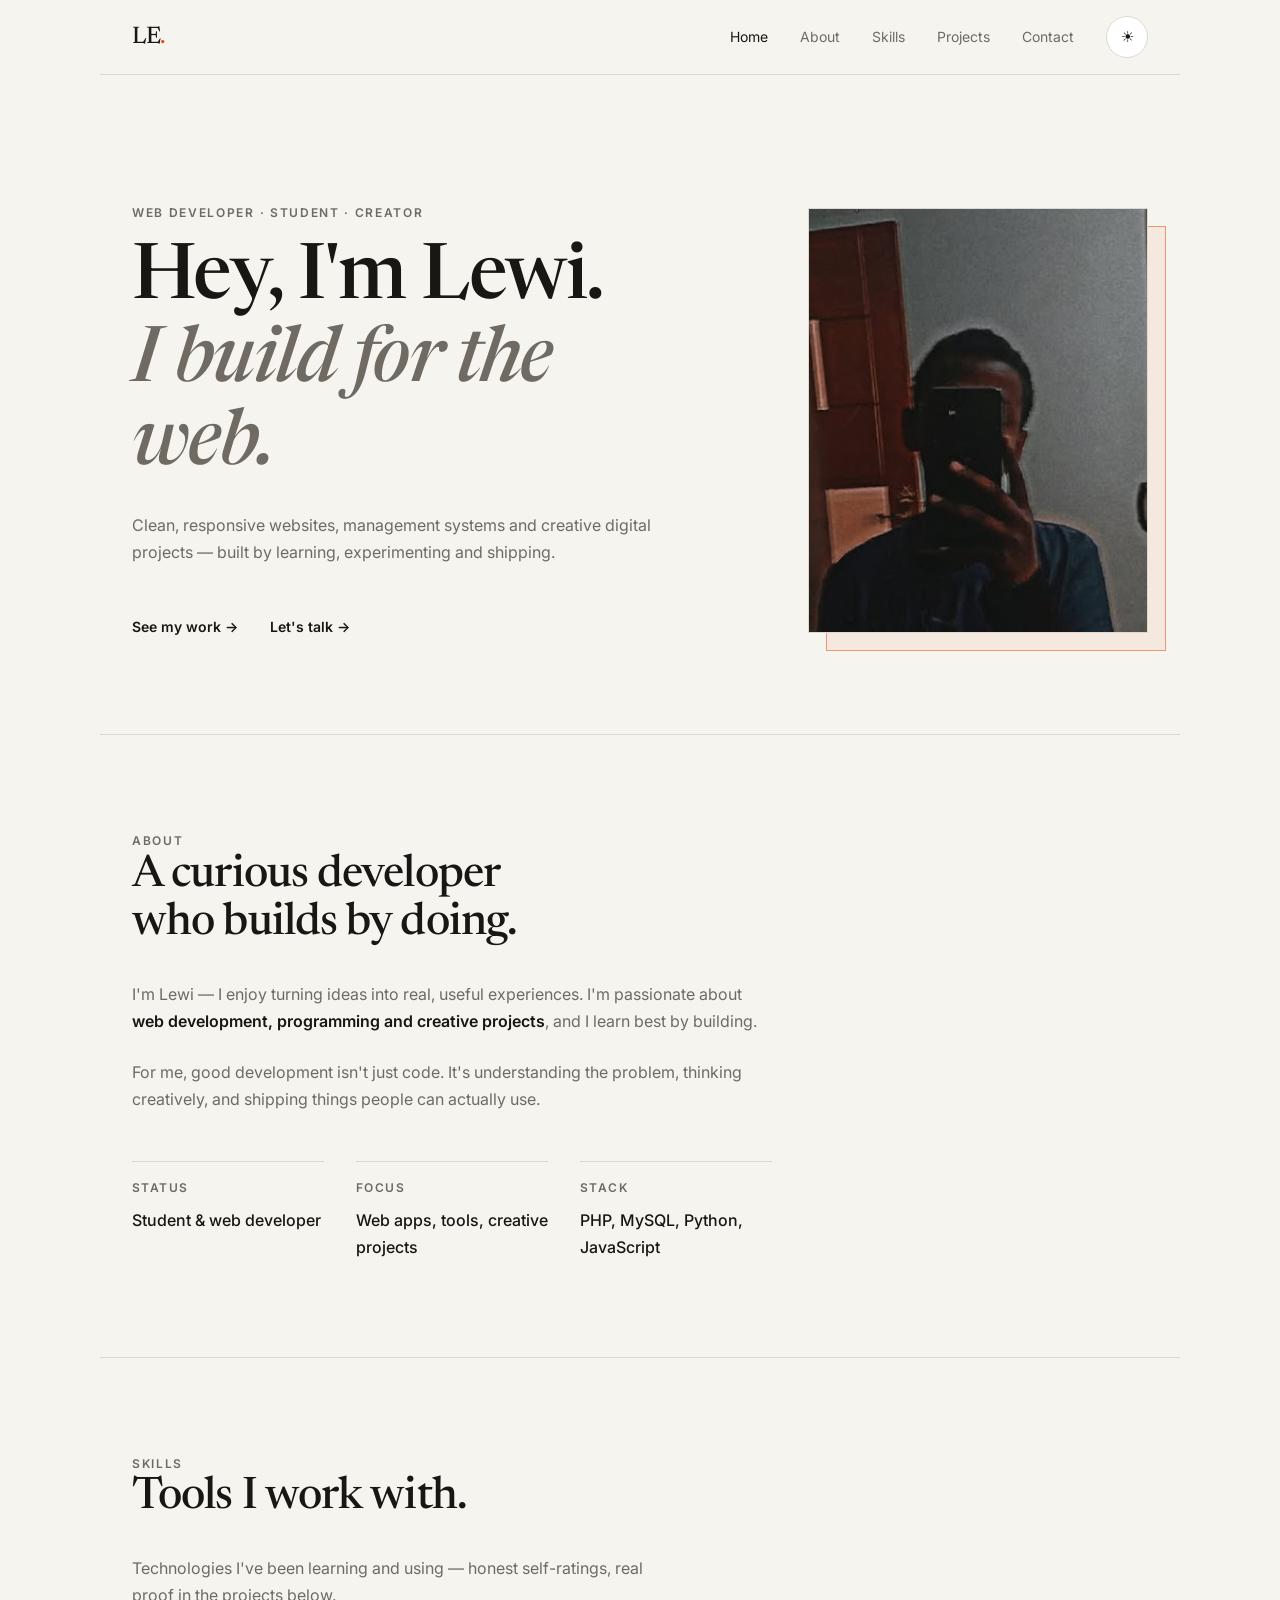
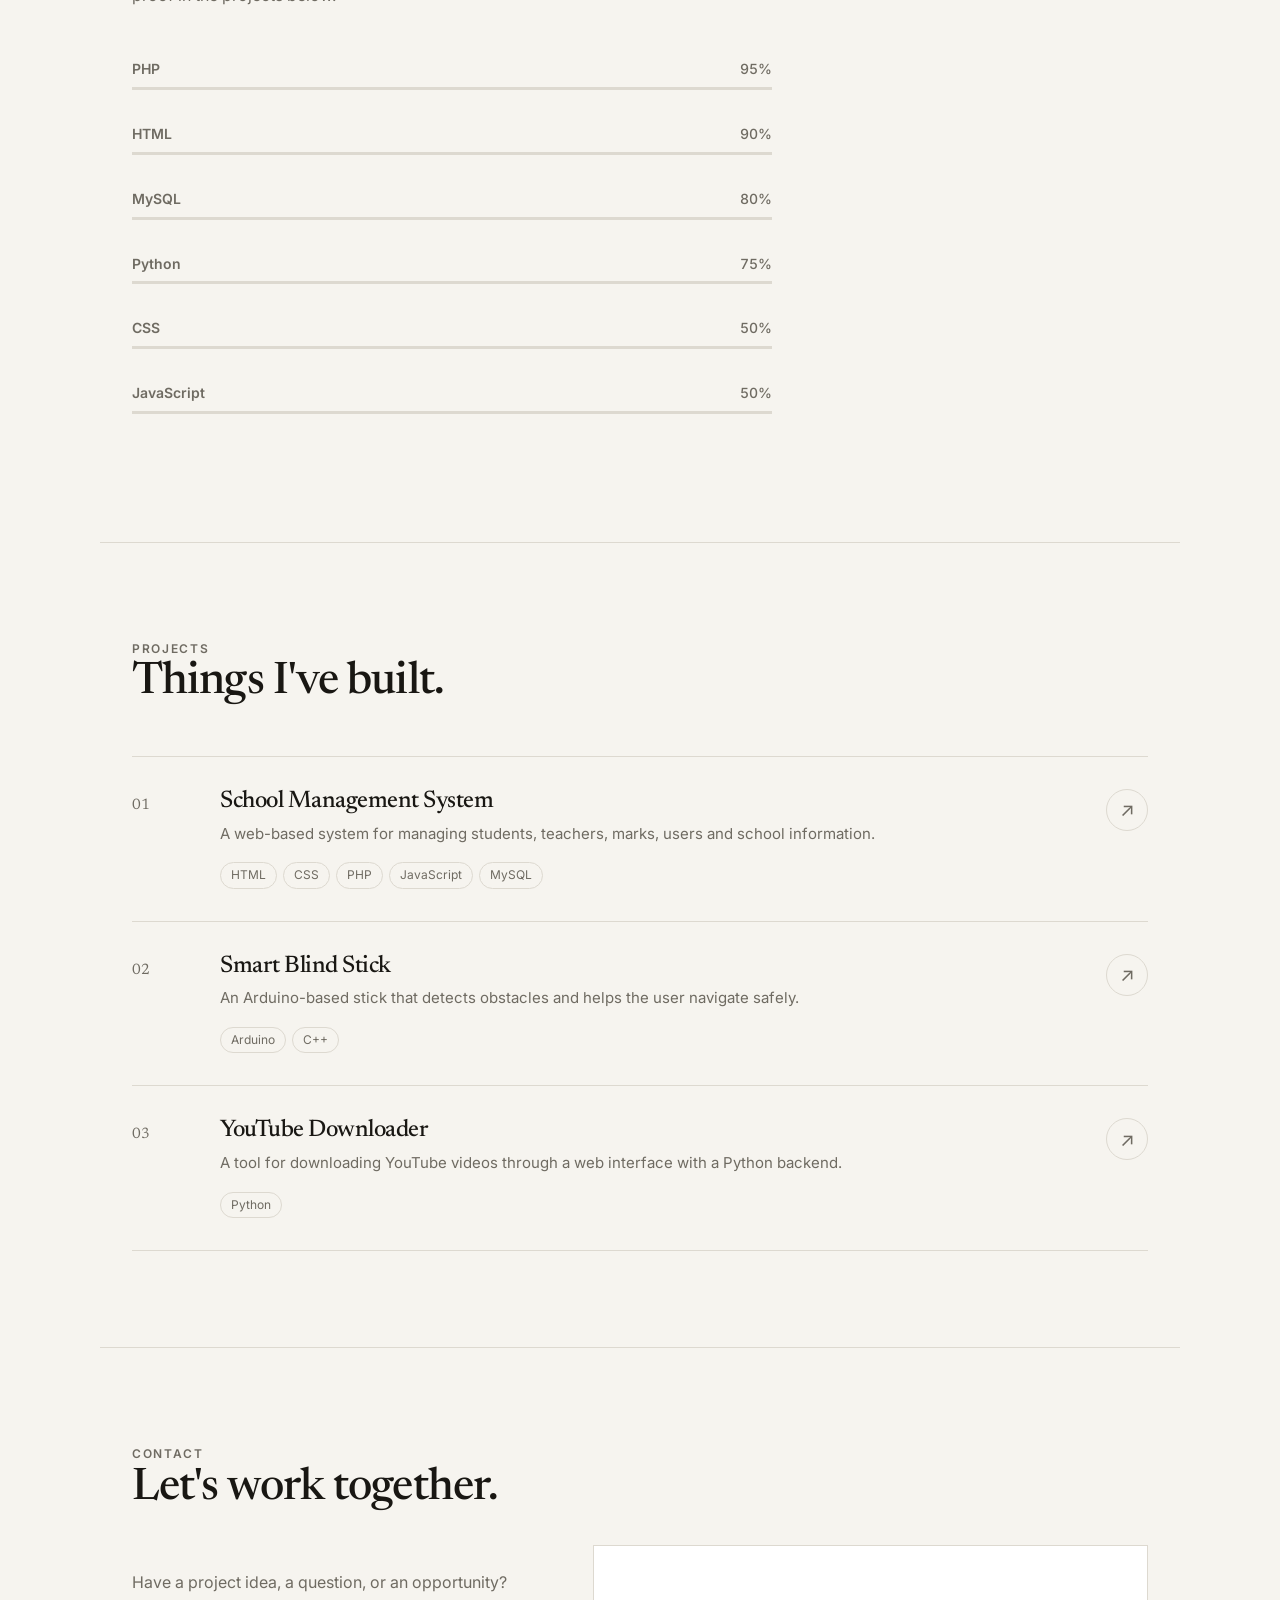
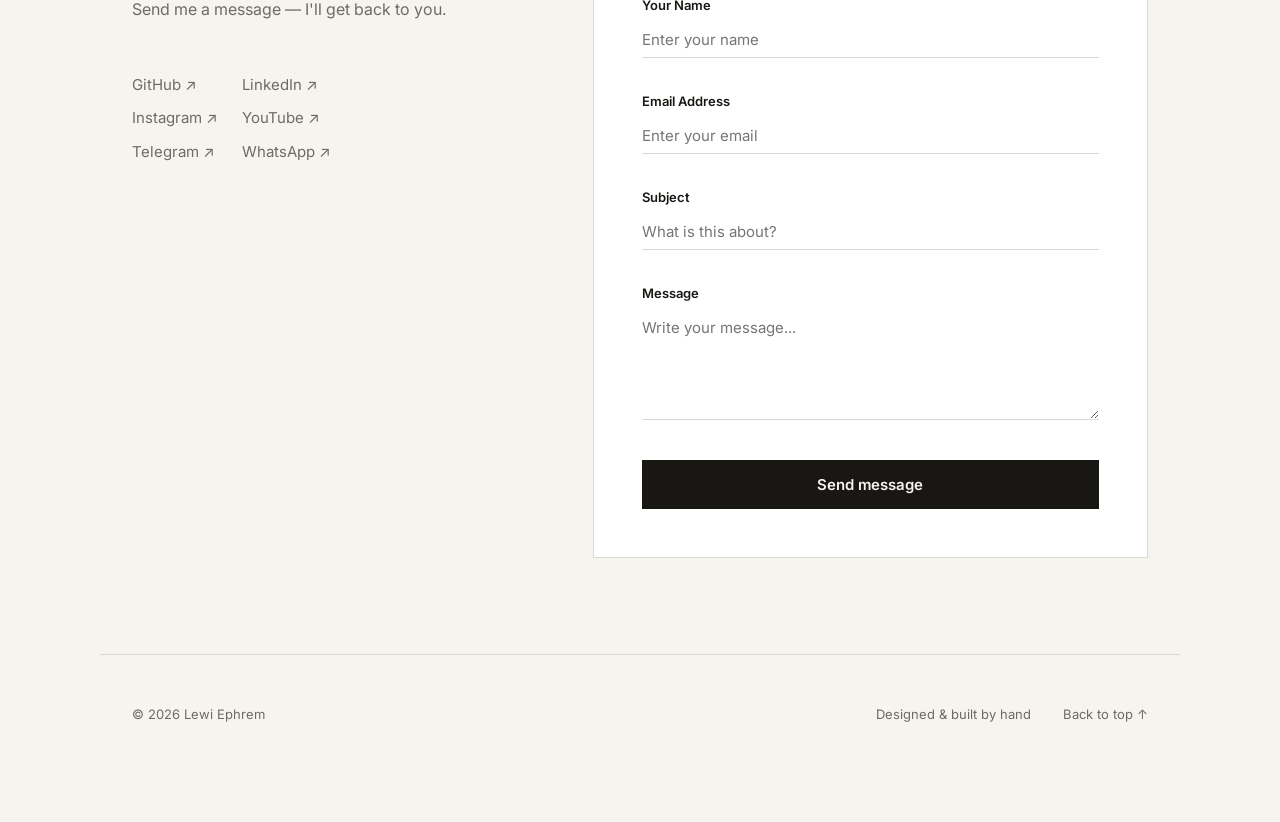
==== index.html @ 84564d86 "Add files via upload" ====
<!DOCTYPE html>
<html lang="en" data-theme="light">
<head>
  <meta charset="UTF-8" />
  <meta name="viewport" content="width=device-width, initial-scale=1.0" />
  <meta name="description" content="Lewi Ephrem — web developer and student building clean, responsive websites, management systems and creative digital projects." />
  <title>Lewi Ephrem — Web Developer</title>

  <!-- Set theme before paint so there's no flash of the wrong theme -->
  <script>
    (function () {
      var saved = localStorage.getItem("theme");
      var prefersDark = window.matchMedia("(prefers-color-scheme: dark)").matches;
      document.documentElement.dataset.theme = saved || (prefersDark ? "dark" : "light");
    })();
  </script>

  <link rel="preconnect" href="https://fonts.googleapis.com" />
  <link rel="preconnect" href="https://fonts.gstatic.com" crossorigin />
  <link href="https://fonts.googleapis.com/css2?family=Newsreader:ital,opsz,wght@0,6..72,400;0,6..72,500;1,6..72,400&family=Inter:wght@400;500;600&display=swap" rel="stylesheet" />
  <link rel="stylesheet" href="style.css" />
</head>
<body>

  <header class="site-header">
    <a href="#home" class="logo">LE<span class="logo-dot">.</span></a>
    <nav class="nav" aria-label="Primary">
      <a href="index.html" class="active" aria-current="page">Home</a>
      <a href="about.html">About</a>
      <a href="skills.html">Skills</a>
      <a href="projects.html">Projects</a>
      <a href="contact.html">Contact</a>
    </nav>
    <button id="theme-toggle" class="theme-toggle" aria-label="Toggle color theme">
      <span class="icon-sun" aria-hidden="true">☀</span>
      <span class="icon-moon" aria-hidden="true">☾</span>
    </button>
  </header>

  <main>

    <!-- Hero -->
    <section class="hero" id="home">
      <div class="hero-copy">
        <p class="eyebrow">Web Developer · Student · Creator</p>
        <h1>Hey, I'm Lewi.<br /><em>I build for the web.</em></h1>
        <p class="lede">
          Clean, responsive websites, management systems and creative digital
          projects — built by learning, experimenting and shipping.
        </p>
        <div class="hero-actions">
          <a href="#projects" class="link-arrow">See my work →</a>
          <a href="contact.html" class="link-arrow">Let's talk →</a>

        </div>
      </div>
      <div class="hero-portrait">
        <figure class="portrait">
          <img src="assets/my.jpg" alt="Portrait of Lewi Ephrem" />
        </figure>
      </div>
    </section>

    <!-- About -->
    <section class="section" id="about">
      <p class="eyebrow">About</p>
      <h2>A curious developer<br />who builds by doing.</h2>
      <div class="section-body">
        <p>
          I'm Lewi — I enjoy turning ideas into real, useful experiences.
          I'm passionate about <strong>web development, programming and
          creative projects</strong>, and I learn best by building.
        </p>
        <p>
          For me, good development isn't just code. It's understanding the
          problem, thinking creatively, and shipping things people can
          actually use.
        </p>
        <dl class="facts">
          <div><dt>Status</dt><dd>Student & web developer</dd></div>
          <div><dt>Focus</dt><dd>Web apps, tools, creative projects</dd></div>
          <div><dt>Stack</dt><dd>PHP, MySQL, Python, JavaScript</dd></div>
        </dl>
      </div>
    </section>

    <!-- Skills -->
    <section class="section" id="skills">
      <p class="eyebrow">Skills</p>
      <h2>Tools I work with.</h2>
      <div class="section-body">
        <p class="lede">Technologies I've been learning and using — honest self-ratings, real proof in the projects below.</p>

        <div class="skills-list" id="skills-list">
          <div class="skill">
            <div class="skill-top"><span>PHP</span><span class="skill-pct">95%</span></div>
            <div class="bar"><span class="fill" style="--w: 95%"></span></div>
          </div>
          <div class="skill">
            <div class="skill-top"><span>HTML</span><span class="skill-pct">90%</span></div>
            <div class="bar"><span class="fill" style="--w: 90%"></span></div>
          </div>
          <div class="skill">
            <div class="skill-top"><span>MySQL</span><span class="skill-pct">80%</span></div>
            <div class="bar"><span class="fill" style="--w: 80%"></span></div>
          </div>
          <div class="skill">
            <div class="skill-top"><span>Python</span><span class="skill-pct">75%</span></div>
            <div class="bar"><span class="fill" style="--w: 75%"></span></div>
          </div>
          <div class="skill">
            <div class="skill-top"><span>CSS</span><span class="skill-pct">50%</span></div>
            <div class="bar"><span class="fill" style="--w: 50%"></span></div>
          </div>
          <div class="skill">
            <div class="skill-top"><span>JavaScript</span><span class="skill-pct">50%</span></div>
            <div class="bar"><span class="fill" style="--w: 50%"></span></div>
          </div>
        </div>
      </div>
    </section>

    <!-- Projects -->
    <section class="section" id="projects">
      <p class="eyebrow">Projects</p>
      <h2>Things I've built.</h2>

      <div class="projects">
        <article class="project">
          <span class="project-index">01</span>
          <div class="project-main">
            <h3><a href="projects.html">School Management System</a></h3>
            <p>A web-based system for managing students, teachers, marks, users and school information.</p>
            <ul class="tags">
              <li>HTML</li><li>CSS</li><li>PHP</li><li>JavaScript</li><li>MySQL</li>
            </ul>
          </div>
          <a class="project-link" href="projects.html" aria-label="School Management System">↗</a>
        </article>

        <article class="project">
          <span class="project-index">02</span>
          <div class="project-main">
            <h3><a href="projects.html">Smart Blind Stick</a></h3>
            <p>An Arduino-based stick that detects obstacles and helps the user navigate safely.</p>
            <ul class="tags">
              <li>Arduino</li><li>C++</li>
            </ul>
          </div>
          <a class="project-link" href="projects.html" aria-label="Smart Blind Stick">↗</a>
        </article>

        <article class="project">
          <span class="project-index">03</span>
          <div class="project-main">
            <h3><a href="projects.html">YouTube Downloader</a></h3>
            <p>A tool for downloading YouTube videos through a web interface with a Python backend.</p>
            <ul class="tags">
              <li>Python</li>
            </ul>
          </div>
          <a class="project-link" href="projects.html" aria-label="YouTube Downloader">↗</a>
        </article>
      </div>
    </section>

    <!-- Contact -->
    <section class="section" id="contact">
      <p class="eyebrow">Contact</p>
      <h2>Let's work together.</h2>

      <div class="contact-grid">
        <div class="contact-info">
          <p class="lede">
            Have a project idea, a question, or an opportunity?
            Send me a message — I'll get back to you.
          </p>
          <ul class="socials">
            <li><a href="https://github.com/thelewi" target="_blank" rel="noopener noreferrer">GitHub ↗</a></li>
            <li><a href="https://www.linkedin.com/in/itzthelewi/" target="_blank" rel="noopener noreferrer">LinkedIn ↗</a></li>
            <li><a href="https://www.instagram.com/itz.thelewi/" target="_blank" rel="noopener noreferrer">Instagram ↗</a></li>
            <li><a href="https://www.youtube.com/@LewiEphrem" target="_blank" rel="noopener noreferrer">YouTube ↗</a></li>
            <li><a href="https://t.me/lewiep" target="_blank" rel="noopener noreferrer">Telegram ↗</a></li>
            <li><a href="https://wa.me/+251994367526" target="_blank" rel="noopener noreferrer">WhatsApp ↗</a></li>
          </ul>
        </div>

        <form class="contact-form" action="https://formspree.io/f/mbgraepy" method="POST">
          <div class="form-group">
            <label for="name">Your Name</label>
            <input type="text" id="name" name="name" placeholder="Enter your name" required />
          </div>
          <div class="form-group">
            <label for="email">Email Address</label>
            <input type="email" id="email" name="email" placeholder="Enter your email" required />
          </div>
          <div class="form-group">
            <label for="subject">Subject</label>
            <input type="text" id="subject" name="subject" placeholder="What is this about?" required />
          </div>
          <div class="form-group">
            <label for="message">Message</label>
            <textarea id="message" name="message" placeholder="Write your message..." required></textarea>
          </div>
          <button type="submit" class="send-btn">Send message</button>
        </form>
      </div>
    </section>

  </main>

  <footer class="site-footer">
    <span>© <span id="year"></span> Lewi Ephrem</span>
    <span class="footer-note">Designed & built by hand</span>
    <a href="#home">Back to top ↑</a>
  </footer>

  <script>
    // Theme toggle
    const root = document.documentElement;
    document.getElementById("theme-toggle").addEventListener("click", () => {
      const next = root.dataset.theme === "dark" ? "light" : "dark";
      root.dataset.theme = next;
      localStorage.setItem("theme", next);
    });

    // Animate skill bars when the list scrolls into view
    const skillsList = document.getElementById("skills-list");
    const io = new IntersectionObserver((entries) => {
      entries.forEach((entry) =>
        entry.target.classList.toggle("animate", entry.isIntersecting)
      );
    }, { threshold: 0.3 });
    io.observe(skillsList);

    // Footer year
    document.getElementById("year").textContent = new Date().getFullYear();
  </script>
</body>
</html>
---- style.css ----
/* ==========================================================
   Design tokens
========================================================== */
:root {
  --bg: #f6f4ef;
  --surface: #ffffff;
  --text: #191713;
  --muted: #6f6b62;
  --border: #ddd9d0;
  --accent: #e8490f;
  --accent-soft: rgba(232, 73, 15, 0.12);

  --font-body: "Inter", system-ui, sans-serif;
  --font-display: "Newsreader", Georgia, serif;

  --space-1: 8px;
  --space-2: 16px;
  --space-3: 24px;
  --space-4: 32px;
  --space-6: 48px;
  --space-8: 64px;
  --space-12: 96px;
  --space-16: 128px;

  --ease: cubic-bezier(0.16, 1, 0.3, 1);
  --dur: 200ms;
  --container: 1080px;
}

[data-theme="dark"] {
  --bg: #14130f;
  --surface: #1d1b17;
  --text: #ece8e0;
  --muted: #a39d8f;
  --border: #33302a;
  --accent: #ff6a2b;
  --accent-soft: rgba(255, 106, 43, 0.14);
}

/* Fallback for browsers/visitors with JS disabled */
@media (prefers-color-scheme: dark) {
  html:not([data-theme]) {
    --bg: #14130f; --surface: #1d1b17; --text: #ece8e0;
    --muted: #a39d8f; --border: #33302a; --accent: #ff6a2b;
  }
}

/* ==========================================================
   Base
========================================================== */
*, *::before, *::after { box-sizing: border-box; }
* { margin: 0; }

html { scroll-behavior: smooth; }

body {
  font-family: var(--font-body);
  font-size: 16px;
  line-height: 1.7;
  color: var(--text);
  background: var(--bg);
  transition: background var(--dur) var(--ease), color var(--dur) var(--ease);
}

a { color: inherit; text-decoration: none; }
img { display: block; max-width: 100%; }

::selection { background: var(--accent); color: var(--bg); }

:focus-visible {
  outline: 2px solid var(--accent);
  outline-offset: 3px;
}

[id] { scroll-margin-top: 88px; }

h1, h2, h3 {
  font-family: var(--font-display);
  font-weight: 500;
  line-height: 1.08;
  letter-spacing: -0.02em;
}

.eyebrow {
  font-size: 12px;
  font-weight: 600;
  letter-spacing: 0.14em;
  text-transform: uppercase;
  color: var(--muted);
}

/* ==========================================================
   Header
========================================================== */
.site-header {
  position: sticky;
  top: 0;
  z-index: 100;
  display: flex;
  align-items: center;
  gap: var(--space-4);
  max-width: var(--container);
  margin: 0 auto;
  padding: var(--space-2) var(--space-4);
  background: color-mix(in srgb, var(--bg) 88%, transparent);
  backdrop-filter: blur(10px);
  border-bottom: 1px solid var(--border);
}

.logo {
  font-family: var(--font-display);
  font-size: 1.5rem;
  font-weight: 500;
  letter-spacing: -0.02em;
}
.logo-dot { color: var(--accent); }

.nav {
  display: flex;
  gap: var(--space-4);
  margin-left: auto;
  font-size: 14px;
}

.nav a {
  color: var(--muted);
  transition: color var(--dur) var(--ease);
}
.nav a:hover, .nav a.active { color: var(--text); }

.theme-toggle {
  width: 42px;
  height: 42px;
  border: 1px solid var(--border);
  border-radius: 50%;
  background: var(--surface);
  color: var(--text);
  font-size: 15px;
  cursor: pointer;
  transition: border-color var(--dur) var(--ease), transform var(--dur) var(--ease);
}
.theme-toggle:hover { border-color: var(--accent); transform: rotate(12deg); }
.theme-toggle .icon-moon { display: none; }
[data-theme="dark"] .theme-toggle .icon-sun { display: none; }
[data-theme="dark"] .theme-toggle .icon-moon { display: inline; }

/* ==========================================================
   Hero
========================================================== */
.hero {
  max-width: var(--container);
  margin: 0 auto;
  padding: var(--space-16) var(--space-4) var(--space-12);
  display: grid;
  grid-template-columns: 7fr 5fr;
  gap: var(--space-8);
  align-items: center;
}

.hero h1 {
  font-size: clamp(2.8rem, 6vw, 5.2rem);
  margin-top: var(--space-2);
}

.hero h1 em { color: var(--muted); font-style: italic; }

.lede {
  max-width: 34rem;
  color: var(--muted);
  margin-top: var(--space-3);
}

.hero-actions {
  display: flex;
  gap: var(--space-4);
  margin-top: var(--space-6);
}

/* Animated underline link */
.link-arrow {
  position: relative;
  font-size: 14px;
  font-weight: 600;
}
.link-arrow::after {
  content: "";
  position: absolute;
  left: 0; bottom: -4px;
  width: 100%; height: 2px;
  background: var(--accent);
  transform: scaleX(0);
  transform-origin: left;
  transition: transform 300ms var(--ease);
}
.link-arrow:hover::after { transform: scaleX(1); }

/* Portrait with offset accent block — editorial, not a glowing circle */
.hero-portrait {
  display: flex;
  justify-content: flex-end;
}

.portrait {
  position: relative;
  width: min(340px, 100%);
  margin: 0;
}

.portrait::before {
  content: "";
  position: absolute;
  inset: 18px -18px -18px 18px;
  background: var(--accent-soft);
  border: 1px solid var(--accent);
  opacity: 0.55;
}

.portrait img {
  position: relative;
  width: 100%;
  aspect-ratio: 4 / 5;
  object-fit: cover;
  border: 1px solid var(--border);
  background: var(--surface);
}

/* ==========================================================
   Sections — asymmetric, left-aligned, bordered
========================================================== */
.section {
  max-width: var(--container);
  margin: 0 auto;
  padding: var(--space-12) var(--space-4);
  border-top: 1px solid var(--border);
}

.section h2 {
  font-size: clamp(1.9rem, 3.5vw, 2.9rem);
  margin-bottom: var(--space-4);
}

.section-body {
  max-width: 40rem;
  color: var(--muted);
}

.section-body p + p { margin-top: var(--space-3); }
.section-body strong { color: var(--text); font-weight: 600; }

/* Facts */
.facts {
  display: grid;
  grid-template-columns: repeat(3, 1fr);
  gap: var(--space-4);
  margin-top: var(--space-6);
}

.facts div {
  border-top: 1px solid var(--border);
  padding-top: var(--space-2);
}

.facts dt {
  font-size: 12px;
  font-weight: 600;
  letter-spacing: 0.12em;
  text-transform: uppercase;
  color: var(--muted);
}

.facts dd {
  margin: var(--space-1) 0 0;
  color: var(--text);
  font-weight: 500;
}

/* ==========================================================
   Skills
========================================================== */
.skills-list { margin-top: var(--space-6); }

.skill { margin-bottom: var(--space-4); }

.skill-top {
  display: flex;
  justify-content: space-between;
  font-size: 14px;
  font-weight: 600;
  margin-bottom: 6px;
}

.skill-pct { color: var(--muted); font-weight: 500; font-variant-numeric: tabular-nums; }

.bar {
  height: 3px;
  background: var(--border);
  overflow: hidden;
}

.fill {
  display: block;
  width: 0;
  height: 100%;
  background: var(--accent);
  transition: width 1s var(--ease);
}

.skills-list.animate .fill { width: var(--w); }

/* ==========================================================
   Projects — editorial rows
========================================================== */
.projects { margin-top: var(--space-6); }

.project {
  display: grid;
  grid-template-columns: 64px 1fr 48px;
  gap: var(--space-3);
  align-items: start;
  padding: var(--space-4) 0;
  border-top: 1px solid var(--border);
}

.project:last-child { border-bottom: 1px solid var(--border); }

.project-index {
  font-family: var(--font-display);
  font-size: 0.95rem;
  color: var(--muted);
  padding-top: 4px;
}

.project h3 { font-size: 1.5rem; }

.project h3 a {
  transition: color var(--dur) var(--ease);
}
.project h3 a:hover { color: var(--accent); }

.project-main p { color: var(--muted); margin-top: 6px; font-size: 15px; }

.tags {
  display: flex;
  flex-wrap: wrap;
  gap: 6px;
  list-style: none;
  padding: 0;
  margin-top: var(--space-2);
}

.tags li {
  font-size: 12px;
  color: var(--muted);
  border: 1px solid var(--border);
  border-radius: 999px;
  padding: 2px 10px;
}

.project-link {
  justify-self: end;
  font-size: 1.2rem;
  color: var(--muted);
  border: 1px solid var(--border);
  border-radius: 50%;
  width: 42px; height: 42px;
  display: grid;
  place-items: center;
  transition: color var(--dur) var(--ease), border-color var(--dur) var(--ease), transform var(--dur) var(--ease);
}

.project-link:hover {
  color: var(--accent);
  border-color: var(--accent);
  transform: translate(2px, -2px);
}

/* ==========================================================
   Contact
========================================================== */
.contact-grid {
  display: grid;
  grid-template-columns: 5fr 7fr;
  gap: var(--space-8);
  align-items: start;
}

.socials {
  list-style: none;
  padding: 0;
  margin: var(--space-6) 0 0;
  display: grid;
  grid-template-columns: repeat(2, auto);
  justify-content: start;
  gap: 6px 24px;
}

.socials a {
  font-size: 15px;
  color: var(--muted);
  border-bottom: 1px solid transparent;
  transition: color var(--dur) var(--ease), border-color var(--dur) var(--ease);
}
.socials a:hover { color: var(--accent); border-color: var(--accent); }

.contact-form {
  border: 1px solid var(--border);
  background: var(--surface);
  padding: var(--space-6);
}

.form-group { margin-bottom: var(--space-4); }

.form-group label {
  display: block;
  font-size: 13px;
  font-weight: 600;
  margin-bottom: 6px;
}

.form-group input,
.form-group textarea {
  width: 100%;
  border: none;
  border-bottom: 1px solid var(--border);
  background: transparent;
  color: var(--text);
  font-family: inherit;
  font-size: 15px;
  padding: 8px 0;
  outline: none;
  transition: border-color var(--dur) var(--ease);
}

.form-group textarea { min-height: 110px; resize: vertical; }

.form-group input:focus,
.form-group textarea:focus { border-color: var(--accent); }

.send-btn {
  width: 100%;
  border: 1px solid var(--text);
  background: var(--text);
  color: var(--bg);
  font-family: inherit;
  font-size: 15px;
  font-weight: 600;
  padding: 14px;
  cursor: pointer;
  transition: background var(--dur) var(--ease), color var(--dur) var(--ease), border-color var(--dur) var(--ease);
}

.send-btn:hover {
  background: transparent;
  color: var(--accent);
  border-color: var(--accent);
}

/* ==========================================================
   Footer
========================================================== */
.site-footer {
  max-width: var(--container);
  margin: 0 auto;
  padding: var(--space-6) var(--space-4) var(--space-12);
  display: flex;
  align-items: center;
  gap: var(--space-4);
  border-top: 1px solid var(--border);
  font-size: 13px;
  color: var(--muted);
}

.footer-note { margin-left: auto; }
.site-footer a:hover { color: var(--accent); }

/* ==========================================================
   Responsive
========================================================== */
@media (max-width: 800px) {
  .nav { gap: var(--space-2); font-size: 13px; }
  .site-header { gap: var(--space-2); }

  .hero {
    grid-template-columns: 1fr;
    padding-top: var(--space-12);
    gap: var(--space-8);
  }
  .hero-portrait { justify-content: flex-start; }
  .portrait { width: min(280px, 80%); }

  .facts { grid-template-columns: 1fr; }

  .project { grid-template-columns: 40px 1fr 40px; }

  .contact-grid { grid-template-columns: 1fr; }
}

@media (max-width: 600px) {
  .site-header { flex-wrap: wrap; }
  .nav { order: 3; width: 100%; justify-content: center; padding-bottom: 8px; }
  .hero { padding-top: var(--space-8); }
  .project { grid-template-columns: 32px 1fr; }
  .project-link { display: none; }
  .footer-note { display: none; }
}

/* ==========================================================
   Reduced motion
========================================================== */
@media (prefers-reduced-motion: reduce) {
  *, *::before, *::after { transition: none !important; animation: none !important; }
}
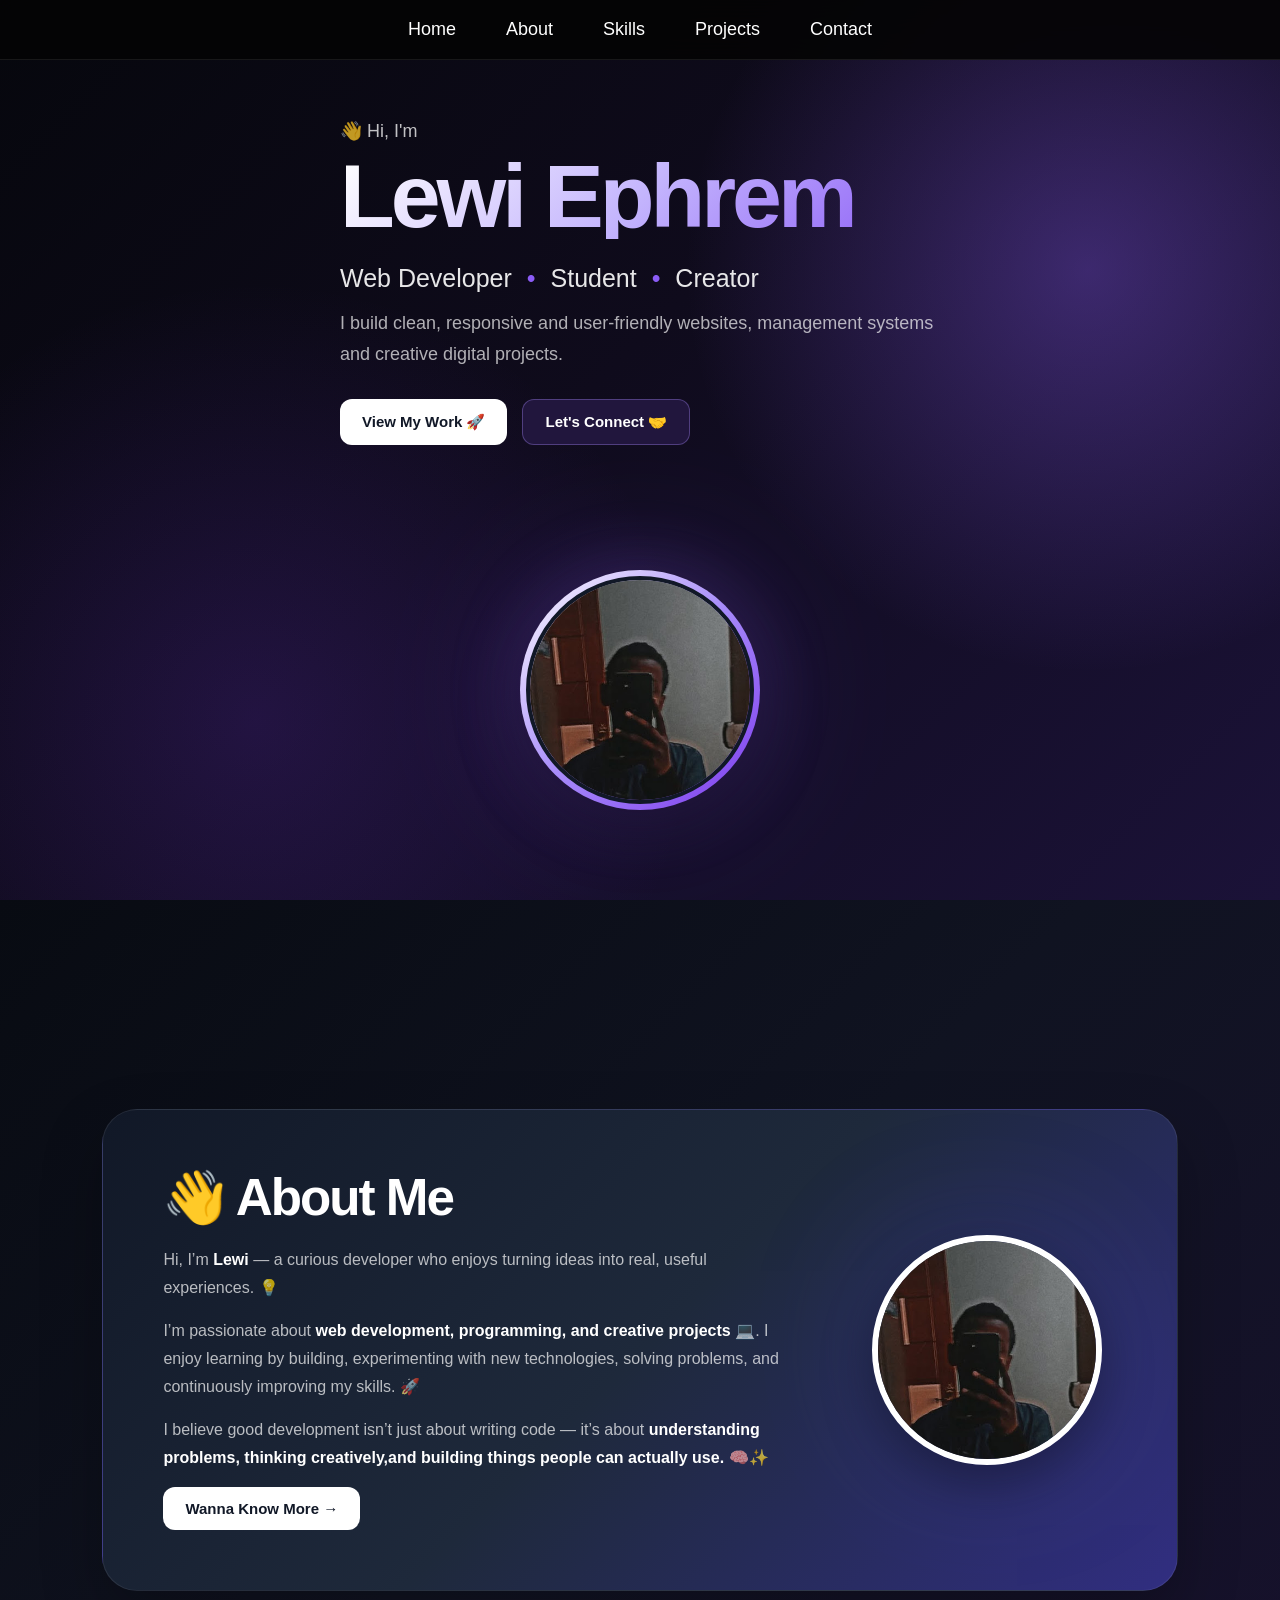
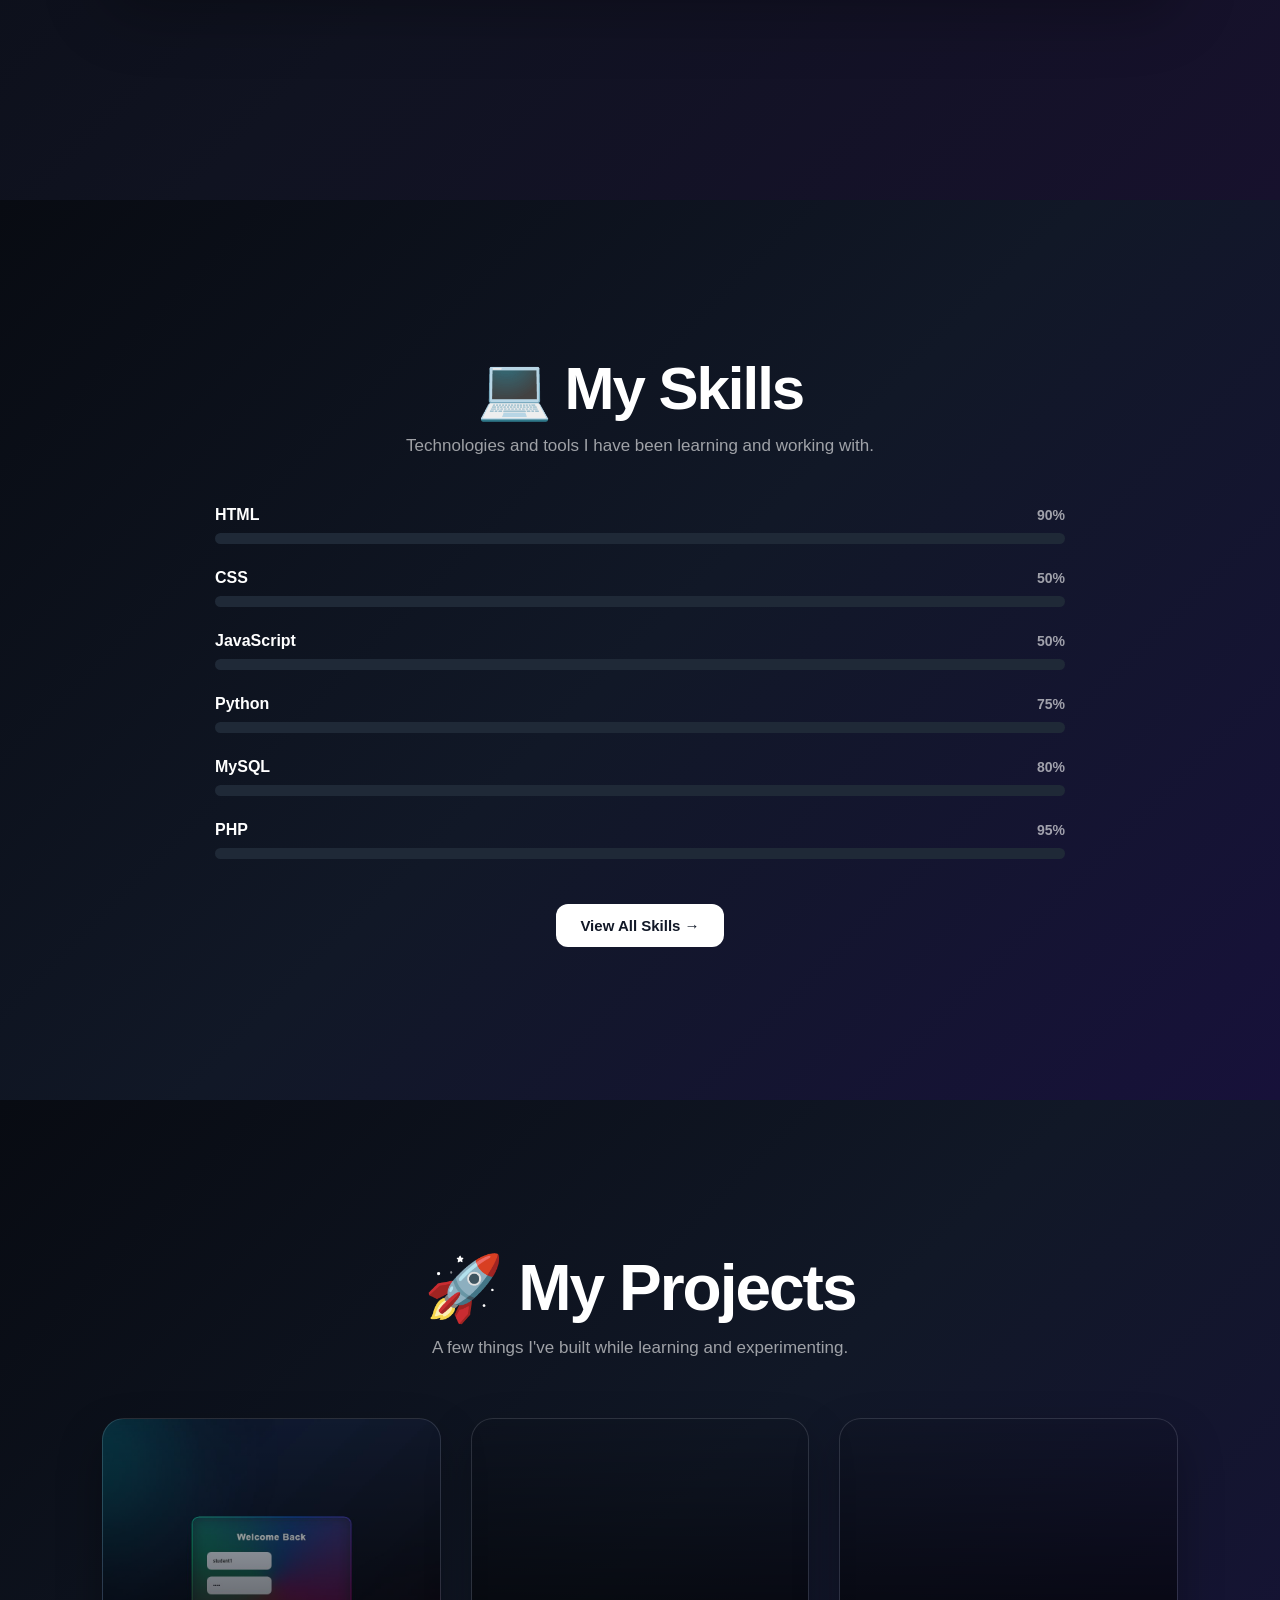
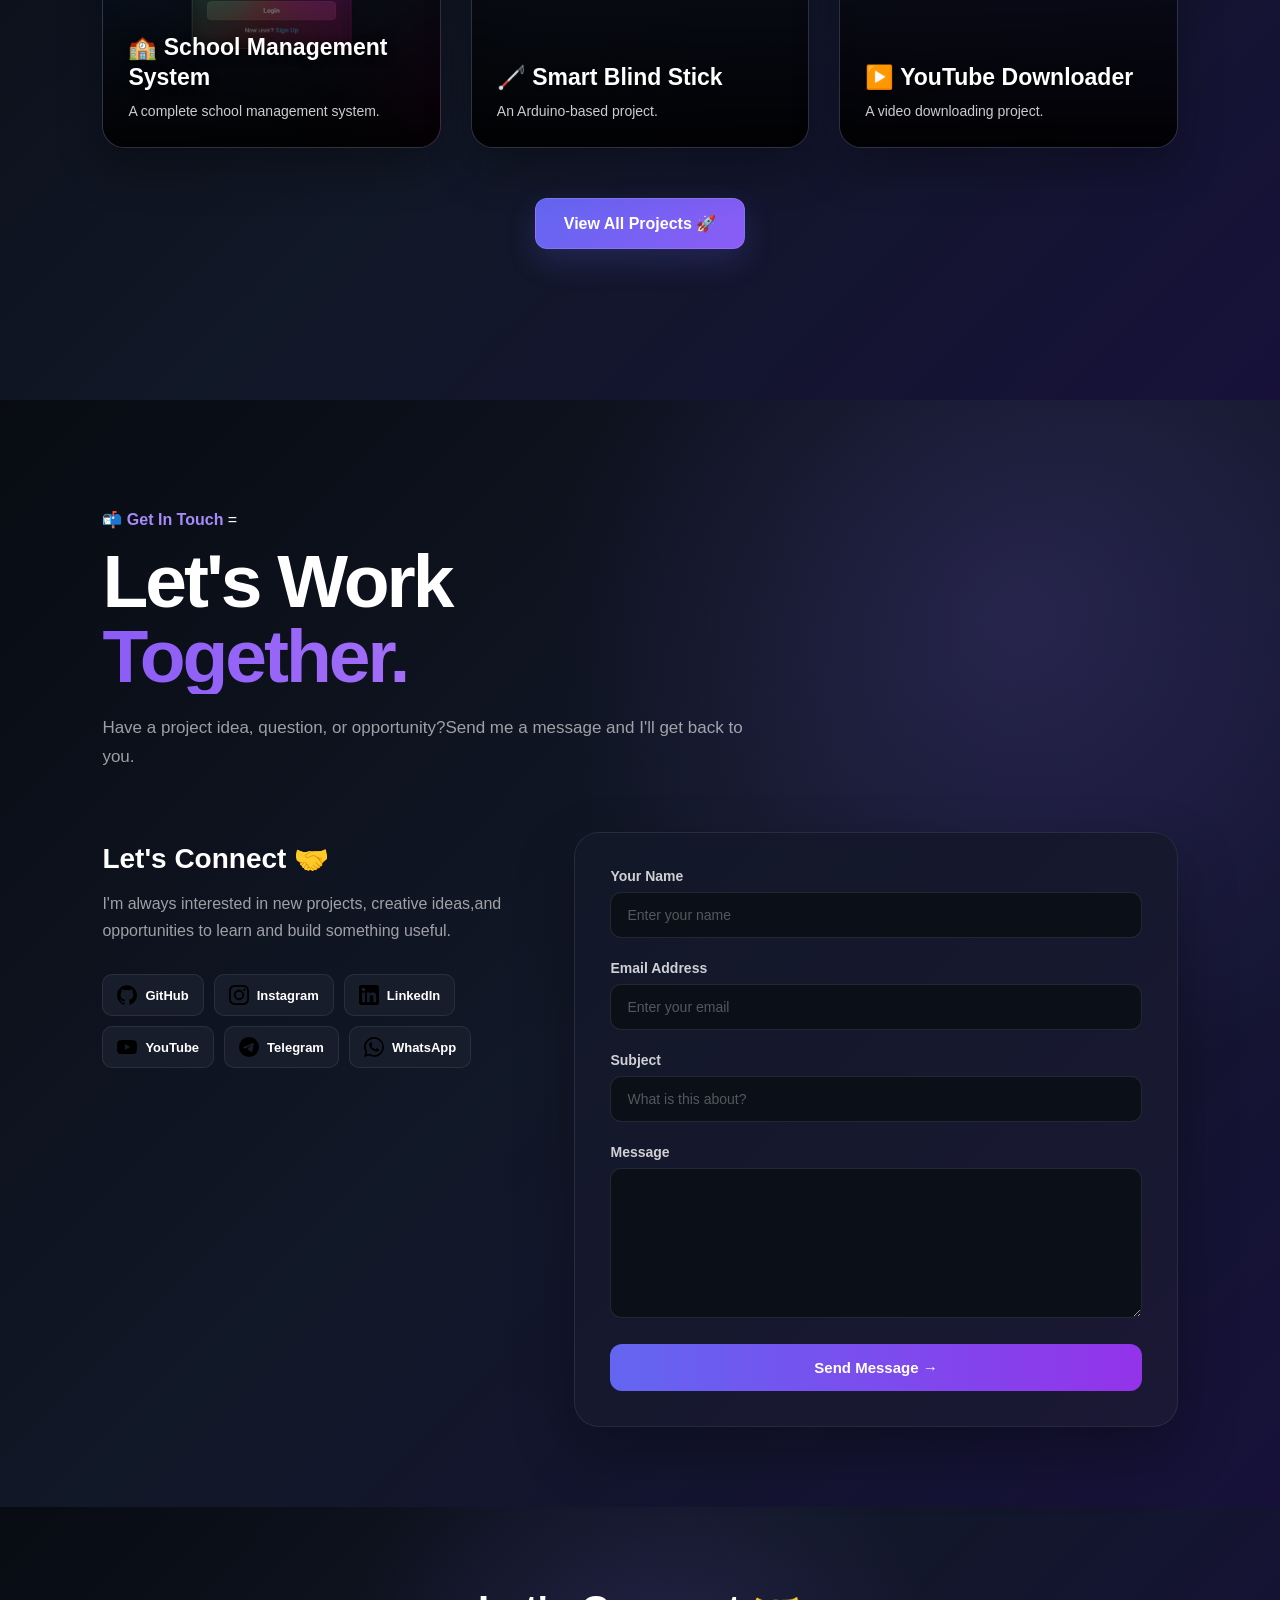
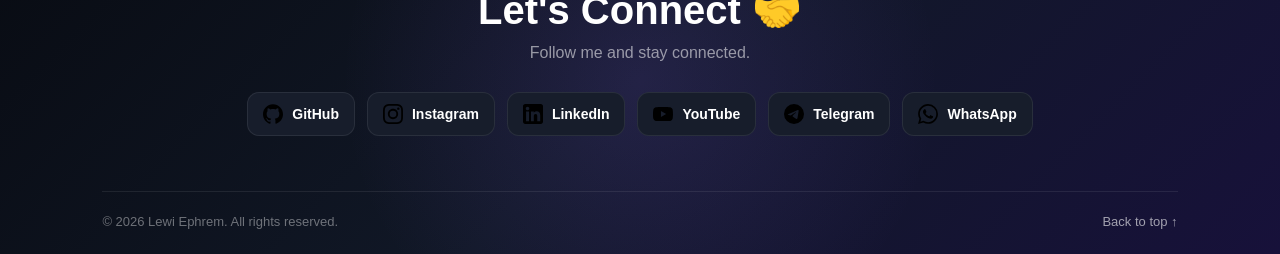
==== commit c25cf7c2: "Add files via upload" ====
--- a/index.html
+++ b/index.html
@@ -1,240 +1,746 @@
 <!DOCTYPE html>
-<html lang="en" data-theme="light">
+<html lang="en">
+
 <head>
-  <meta charset="UTF-8" />
-  <meta name="viewport" content="width=device-width, initial-scale=1.0" />
-  <meta name="description" content="Lewi Ephrem — web developer and student building clean, responsive websites, management systems and creative digital projects." />
-  <title>Lewi Ephrem — Web Developer</title>
-
-  <!-- Set theme before paint so there's no flash of the wrong theme -->
-  <script>
-    (function () {
-      var saved = localStorage.getItem("theme");
-      var prefersDark = window.matchMedia("(prefers-color-scheme: dark)").matches;
-      document.documentElement.dataset.theme = saved || (prefersDark ? "dark" : "light");
-    })();
-  </script>
-
-  <link rel="preconnect" href="https://fonts.googleapis.com" />
-  <link rel="preconnect" href="https://fonts.gstatic.com" crossorigin />
-  <link href="https://fonts.googleapis.com/css2?family=Newsreader:ital,opsz,wght@0,6..72,400;0,6..72,500;1,6..72,400&family=Inter:wght@400;500;600&display=swap" rel="stylesheet" />
-  <link rel="stylesheet" href="style.css" />
+
+    <meta charset="UTF-8">
+
+    <meta
+        name="viewport"
+        content="width=device-width, initial-scale=1.0"
+    >
+
+    <title>Lewi Ephrem | Web Developer</title>
+
+    <link rel="stylesheet" href="style.css">
+
 </head>
+
 <body>
 
-  <header class="site-header">
-    <a href="#home" class="logo">LE<span class="logo-dot">.</span></a>
-    <nav class="nav" aria-label="Primary">
-      <a href="index.html" class="active" aria-current="page">Home</a>
-      <a href="about.html">About</a>
-      <a href="skills.html">Skills</a>
-      <a href="projects.html">Projects</a>
-      <a href="contact.html">Contact</a>
+
+    <!-- =====================================================
+         NAVBAR
+    ====================================================== -->
+
+    <nav class="navbar">
+
+        <ul>
+
+            <li>
+                <a href="#home">Home</a>
+            </li>
+
+            <li>
+                <a href="#about">About</a>
+            </li>
+
+            <li>
+                <a href="#skill">Skills</a>
+            </li>
+
+            <li>
+                <a href="#projects">Projects</a>
+            </li>
+
+            <li>
+                <a href="#contact">Contact</a>
+            </li>
+
+        </ul>
+
     </nav>
-    <button id="theme-toggle" class="theme-toggle" aria-label="Toggle color theme">
-      <span class="icon-sun" aria-hidden="true">☀</span>
-      <span class="icon-moon" aria-hidden="true">☾</span>
-    </button>
-  </header>
-
-  <main>
-
-    <!-- Hero -->
-    <section class="hero" id="home">
-      <div class="hero-copy">
-        <p class="eyebrow">Web Developer · Student · Creator</p>
-        <h1>Hey, I'm Lewi.<br /><em>I build for the web.</em></h1>
-        <p class="lede">
-          Clean, responsive websites, management systems and creative digital
-          projects — built by learning, experimenting and shipping.
-        </p>
-        <div class="hero-actions">
-          <a href="#projects" class="link-arrow">See my work →</a>
-          <a href="contact.html" class="link-arrow">Let's talk →</a>
-
-        </div>
-      </div>
-      <div class="hero-portrait">
-        <figure class="portrait">
-          <img src="assets/my.jpg" alt="Portrait of Lewi Ephrem" />
-        </figure>
-      </div>
+
+
+    <!-- =====================================================
+         HOME
+    ====================================================== -->
+
+    <section class="home" id="home">
+
+        <div class="home-content">
+
+            <span class="home-greeting">
+                👋 Hi, I'm
+            </span>
+
+            <h1>
+                Lewi Ephrem
+            </h1>
+
+            <h3>
+                Web Developer
+                <span>•</span>
+                Student
+                <span>•</span>
+                Creator
+            </h3>
+
+            <p>
+                I build clean, responsive and user-friendly websites,
+                management systems and creative digital projects.
+            </p>
+
+
+            <div class="home-buttons">
+
+                <a
+                    href="#projects"
+                    class="btn primary-btn"
+                >
+                    View My Work 🚀
+                </a>
+
+                <a
+                    href="#contact"
+                    class="btn secondary-btn">
+                    Let's Connect 🤝
+                </a>
+            </div>
+        </div>
+        <div class="home-image">
+            <div class="profile-glow"></div>
+            <div class="profile-circle">
+                <img src="assets/my.jpg" alt="Lewi Ephrem">
+            </div>
+        </div>
     </section>
 
-    <!-- About -->
-    <section class="section" id="about">
-      <p class="eyebrow">About</p>
-      <h2>A curious developer<br />who builds by doing.</h2>
-      <div class="section-body">
-        <p>
-          I'm Lewi — I enjoy turning ideas into real, useful experiences.
-          I'm passionate about <strong>web development, programming and
-          creative projects</strong>, and I learn best by building.
-        </p>
-        <p>
-          For me, good development isn't just code. It's understanding the
-          problem, thinking creatively, and shipping things people can
-          actually use.
-        </p>
-        <dl class="facts">
-          <div><dt>Status</dt><dd>Student & web developer</dd></div>
-          <div><dt>Focus</dt><dd>Web apps, tools, creative projects</dd></div>
-          <div><dt>Stack</dt><dd>PHP, MySQL, Python, JavaScript</dd></div>
-        </dl>
-      </div>
+
+    <!-- =====================================================
+         ABOUT
+    ====================================================== -->
+
+    <section
+        class="abouts"
+        id="about"
+    >
+
+        <div class="about">
+
+
+            <div class="about-content">
+
+                <h2>
+                    👋 About Me
+                </h2>
+
+                <p>
+                    Hi, I’m <strong>Lewi</strong> — a curious developer
+                    who enjoys turning ideas into real, useful
+                    experiences. 💡
+                </p>
+
+                <p>
+                    I’m passionate about
+                    <strong>
+                        web development, programming,
+                        and creative projects
+                    </strong>
+                    💻. I enjoy learning by building,
+                    experimenting with new technologies,
+                    solving problems, and continuously
+                    improving my skills. 🚀
+                </p>
+
+                <p>
+                    I believe good development isn’t just about
+                    writing code — it’s about
+                    <strong> understanding problems, thinking creatively,and building things people can actually use.</strong>
+                    🧠✨
+                </p>
+                <a href="about.html" class="btn primary-btn" >
+                    Wanna Know More →
+                </a>
+            </div>
+            <div class="about-image">
+                <div class="about-image-glow"></div>
+                <img src="assets/my.jpg" alt="Lewi Ephrem">
+
+            </div>
+
+        </div>
+
     </section>
 
-    <!-- Skills -->
-    <section class="section" id="skills">
-      <p class="eyebrow">Skills</p>
-      <h2>Tools I work with.</h2>
-      <div class="section-body">
-        <p class="lede">Technologies I've been learning and using — honest self-ratings, real proof in the projects below.</p>
-
-        <div class="skills-list" id="skills-list">
-          <div class="skill">
-            <div class="skill-top"><span>PHP</span><span class="skill-pct">95%</span></div>
-            <div class="bar"><span class="fill" style="--w: 95%"></span></div>
-          </div>
-          <div class="skill">
-            <div class="skill-top"><span>HTML</span><span class="skill-pct">90%</span></div>
-            <div class="bar"><span class="fill" style="--w: 90%"></span></div>
-          </div>
-          <div class="skill">
-            <div class="skill-top"><span>MySQL</span><span class="skill-pct">80%</span></div>
-            <div class="bar"><span class="fill" style="--w: 80%"></span></div>
-          </div>
-          <div class="skill">
-            <div class="skill-top"><span>Python</span><span class="skill-pct">75%</span></div>
-            <div class="bar"><span class="fill" style="--w: 75%"></span></div>
-          </div>
-          <div class="skill">
-            <div class="skill-top"><span>CSS</span><span class="skill-pct">50%</span></div>
-            <div class="bar"><span class="fill" style="--w: 50%"></span></div>
-          </div>
-          <div class="skill">
-            <div class="skill-top"><span>JavaScript</span><span class="skill-pct">50%</span></div>
-            <div class="bar"><span class="fill" style="--w: 50%"></span></div>
-          </div>
-        </div>
-      </div>
+
+    <!-- =====================================================
+         SKILLS
+    ====================================================== -->
+
+    <section class="skills-section" id="skill">
+
+    <div class="skills-content">
+
+        <div class="skills-title">
+            <h2>💻 My Skills</h2>
+            <p>Technologies and tools I have been learning and working with.</p>
+        </div>
+
+
+        <div class="skills-list">
+
+            <!-- HTML -->
+            <div class="skill-item">
+
+                <div class="skill-info">
+                    <span>HTML</span>
+                    <span>90%</span>
+                </div>
+
+                <div class="skill-bar">
+                    <div
+                        class="skill-progress"
+                        style="--width: 90%;"
+                    ></div>
+                </div>
+
+            </div>
+
+
+            <!-- CSS -->
+            <div class="skill-item">
+
+                <div class="skill-info">
+                    <span>CSS</span>
+                    <span>50%</span>
+                </div>
+
+                <div class="skill-bar">
+                    <div
+                        class="skill-progress"
+                        style="--width: 50%;"
+                    ></div>
+                </div>
+
+            </div>
+
+
+            <!-- JavaScript -->
+            <div class="skill-item">
+
+                <div class="skill-info">
+                    <span>JavaScript</span>
+                    <span>50%</span>
+                </div>
+
+                <div class="skill-bar">
+                    <div
+                        class="skill-progress"
+                        style="--width: 50%;"
+                    ></div>
+                </div>
+
+            </div>
+
+
+            <!-- Python -->
+            <div class="skill-item">
+
+                <div class="skill-info">
+                    <span>Python</span>
+                    <span>75%</span>
+                </div>
+
+                <div class="skill-bar">
+                    <div
+                        class="skill-progress"
+                        style="--width: 75%;"
+                    ></div>
+                </div>
+
+            </div>
+
+
+            <!-- MySQL -->
+            <div class="skill-item">
+
+                <div class="skill-info">
+                    <span>MySQL</span>
+                    <span>80%</span>
+                </div>
+
+                <div class="skill-bar">
+                    <div
+                        class="skill-progress"
+                        style="--width: 80%;"
+                    ></div>
+                </div>
+
+            </div>
+
+
+            <!-- PHP -->
+            <div class="skill-item">
+
+                <div class="skill-info">
+                    <span>PHP</span>
+                    <span>95%</span>
+                </div>
+
+                <div class="skill-bar">
+                    <div
+                        class="skill-progress"
+                        style="--width: 95%;"
+                    ></div>
+                </div>
+
+            </div>
+
+        </div>
+
+
+        <a href="skills.html" class="skills-more-btn">
+            View All Skills →
+        </a>
+
+    </div>
+
+</section>
+
+
+    <!-- =====================================================
+         PROJECTS
+    ====================================================== -->
+
+    <section
+        class="projects"
+        id="projects"
+    >
+
+
+        <div class="projects-title">
+
+            <h2>
+                🚀 My Projects
+            </h2>
+
+            <p>
+                A few things I've built while learning
+                and experimenting.
+            </p>
+
+        </div>
+
+
+        <div class="projects-container">
+
+
+            <!-- PROJECT 1 -->
+
+            <div class="card-container">
+
+                <div class="card">
+
+
+                    <div
+                        class="card-face front"
+                        style="
+                            background-image:
+                            url('projects/school-system.jpg');
+                        "
+                    >
+
+                        <div class="front-content">
+
+                            <h2>
+                                🏫 School Management System
+                            </h2>
+
+                            <p>
+                                A complete school management system.
+                            </p>
+
+                        </div>
+
+                    </div>
+
+
+                    <div class="card-face back">
+
+                        <h2>
+                            School Management System
+                        </h2>
+
+                        <p>
+                            A web-based system for managing
+                            students, teachers, marks, users
+                            and school information.
+                        </p>
+
+
+                        <div class="project-tech">
+
+                            <span>HTML</span>
+                            <span>CSS</span>
+                            <span>PHP</span>
+                            <span>JavaScript</span>
+                            <span>MySQL</span>
+
+                        </div>
+
+
+                        <a
+                            href="#"
+                            class="project-btn"
+                        >
+                            View Project →
+                        </a>
+
+                    </div>
+
+                </div>
+
+            </div>
+
+
+            <!-- PROJECT 2 -->
+
+            <div class="card-container">
+
+                <div class="card">
+
+
+                    <div
+                        class="card-face front"
+                        style="
+                            background-image:
+                            url('projects/blind-stick.jpg');
+                        "
+                    >
+
+                        <div class="front-content">
+
+                            <h2>
+                                🦯 Smart Blind Stick
+                            </h2>
+
+                            <p>
+                                An Arduino-based project.
+                            </p>
+
+                        </div>
+
+                    </div>
+
+
+                    <div class="card-face back">
+
+                        <h2>
+                            Smart Blind Stick
+                        </h2>
+
+                        <p>
+                            A smart stick project designed
+                            to detect obstacles using Arduino.
+                        </p>
+
+
+                        <div class="project-tech">
+
+                            <span>Arduino</span>
+                            <span>C++</span>
+
+                        </div>
+
+
+                        <a
+                            href="#"
+                            class="project-btn"
+                        >
+                            View Project →
+                        </a>
+
+                    </div>
+
+                </div>
+
+            </div>
+
+
+            <!-- PROJECT 3 -->
+
+            <div class="card-container">
+
+                <div class="card">
+
+
+                    <div
+                        class="card-face front"
+                        style="
+                            background-image:
+                            url('projects/youtube-downloader.jpg');
+                        "
+                    >
+
+                        <div class="front-content">
+
+                            <h2>
+                                ▶️ YouTube Downloader
+                            </h2>
+
+                            <p>
+                                A video downloading project.
+                            </p>
+
+                        </div>
+
+                    </div>
+
+
+                    <div class="card-face back">
+
+                        <h2>
+                            YouTube Downloader
+                        </h2>
+
+                        <p>
+                            A project for downloading
+                            YouTube videos using a web
+                            interface and Python backend.
+                        </p>
+
+
+                        <div class="project-tech">
+
+                            <span>HTML</span>
+                            <span>CSS</span>
+                            <span>JavaScript</span>
+                            <span>Python</span>
+
+                        </div>
+
+
+                        <a
+                            href="#"
+                            class="project-btn"
+                        >
+                            View Project →
+                        </a>
+
+                    </div>
+
+                </div>
+
+            </div>
+
+
+        </div>
+
+
+        <!-- =================================================
+             VIEW ALL PROJECTS
+        ================================================== -->
+
+        <div class="all-projects">
+
+            <a
+                href="projects.html"
+                class="all-projects-btn"
+            >
+                View All Projects 🚀
+            </a>
+
+        </div>
+
+
     </section>
 
-    <!-- Projects -->
-    <section class="section" id="projects">
-      <p class="eyebrow">Projects</p>
-      <h2>Things I've built.</h2>
-
-      <div class="projects">
-        <article class="project">
-          <span class="project-index">01</span>
-          <div class="project-main">
-            <h3><a href="projects.html">School Management System</a></h3>
-            <p>A web-based system for managing students, teachers, marks, users and school information.</p>
-            <ul class="tags">
-              <li>HTML</li><li>CSS</li><li>PHP</li><li>JavaScript</li><li>MySQL</li>
-            </ul>
-          </div>
-          <a class="project-link" href="projects.html" aria-label="School Management System">↗</a>
-        </article>
-
-        <article class="project">
-          <span class="project-index">02</span>
-          <div class="project-main">
-            <h3><a href="projects.html">Smart Blind Stick</a></h3>
-            <p>An Arduino-based stick that detects obstacles and helps the user navigate safely.</p>
-            <ul class="tags">
-              <li>Arduino</li><li>C++</li>
-            </ul>
-          </div>
-          <a class="project-link" href="projects.html" aria-label="Smart Blind Stick">↗</a>
-        </article>
-
-        <article class="project">
-          <span class="project-index">03</span>
-          <div class="project-main">
-            <h3><a href="projects.html">YouTube Downloader</a></h3>
-            <p>A tool for downloading YouTube videos through a web interface with a Python backend.</p>
-            <ul class="tags">
-              <li>Python</li>
-            </ul>
-          </div>
-          <a class="project-link" href="projects.html" aria-label="YouTube Downloader">↗</a>
-        </article>
-      </div>
-    </section>
-
-    <!-- Contact -->
-    <section class="section" id="contact">
-      <p class="eyebrow">Contact</p>
-      <h2>Let's work together.</h2>
-
-      <div class="contact-grid">
-        <div class="contact-info">
-          <p class="lede">
-            Have a project idea, a question, or an opportunity?
-            Send me a message — I'll get back to you.
-          </p>
-          <ul class="socials">
-            <li><a href="https://github.com/thelewi" target="_blank" rel="noopener noreferrer">GitHub ↗</a></li>
-            <li><a href="https://www.linkedin.com/in/itzthelewi/" target="_blank" rel="noopener noreferrer">LinkedIn ↗</a></li>
-            <li><a href="https://www.instagram.com/itz.thelewi/" target="_blank" rel="noopener noreferrer">Instagram ↗</a></li>
-            <li><a href="https://www.youtube.com/@LewiEphrem" target="_blank" rel="noopener noreferrer">YouTube ↗</a></li>
-            <li><a href="https://t.me/lewiep" target="_blank" rel="noopener noreferrer">Telegram ↗</a></li>
-            <li><a href="https://wa.me/+251994367526" target="_blank" rel="noopener noreferrer">WhatsApp ↗</a></li>
-          </ul>
-        </div>
-
-        <form class="contact-form" action="https://formspree.io/f/mbgraepy" method="POST">
-          <div class="form-group">
-            <label for="name">Your Name</label>
-            <input type="text" id="name" name="name" placeholder="Enter your name" required />
-          </div>
-          <div class="form-group">
-            <label for="email">Email Address</label>
-            <input type="email" id="email" name="email" placeholder="Enter your email" required />
-          </div>
-          <div class="form-group">
-            <label for="subject">Subject</label>
-            <input type="text" id="subject" name="subject" placeholder="What is this about?" required />
-          </div>
-          <div class="form-group">
-            <label for="message">Message</label>
-            <textarea id="message" name="message" placeholder="Write your message..." required></textarea>
-          </div>
-          <button type="submit" class="send-btn">Send message</button>
+
+    <!-- =====================================================
+         CONTACT
+    ====================================================== -->
+
+    <section class="contact" id="contact">
+
+    <div class="contact-container">
+
+        <!-- =========================
+             CONTACT TITLE
+        ========================== -->
+
+        <div class="contact-title">
+
+            <span>📬 Get In Touch</span>
+=
+            <h2>
+                Let's Work
+                <strong>Together.</strong>
+            </h2>
+
+            <p>
+                Have a project idea, question, or opportunity?Send me a message and I'll get back to you.
+            </p>
+        </div>
+        <!-- =========================
+             CONTACT CONTENT
+        ========================== -->
+        <div class="contact-content">
+            <!-- =========================
+                 LEFT SIDE
+            ========================== -->
+            <div class="contact-info">
+                <h3>Let's Connect 🤝</h3>
+                <p>
+                    I'm always interested in new projects, creative ideas,and opportunities to learn and build something useful.
+                </p>
+                <!-- =========================
+                     SOCIAL MEDIA
+                ========================== -->
+            <div class="social-links">
+
+                <!-- GITHUB -->
+                <a href="https://github.com/thelewi" target="_blank" rel="noopener noreferrer" class="social-btn" aria-label="GitHub">
+                    <img src="assets/github.svg" alt="GitHub">
+                    <span>GitHub</span>
+                </a>
+                <!-- INSTAGRAM -->
+                <a href="https://www.instagram.com/itz.thelewi/" target="_blank" rel="noopener noreferrer"  class="social-btn" aria-label="Instagram">
+                    <img src="assets/instagram.svg" alt="Instagram">
+                    <span>Instagram</span>
+                </a>
+                <!-- LINKEDIN -->
+                <a href="https://www.linkedin.com/in/itzthelewi/" target="_blank" rel="noopener noreferrer" class="social-btn" aria-label="LinkedIn">
+                    <img src="assets/linkedin-dark.svg" alt="LinkedIn">
+                    <span>LinkedIn</span>
+                </a>
+                <!-- YOUTUBE -->
+                <a href="https://www.youtube.com/@LewiEphrem" target="_blank" rel="noopener noreferrer" class="social-btn" aria-label="YouTube">
+                    <img src="assets/youtube.svg" alt="YouTube">
+                    <span>YouTube</span>
+                </a>
+                <!-- TELEGRAM -->
+                <a href="https://t.me/lewiep" target="_blank" rel="noopener noreferrer" class="social-btn" aria-label="Telegram">
+                    <img src="assets/telegram.svg" alt="Telegram">
+                    <span>Telegram</span>
+                </a>
+                <!-- WHATSAPP -->
+                <a href="https://wa.me/994367526" target="_blank" rel="noopener noreferrer" class="social-btn" aria-label="WhatsApp" >
+                    <img src="assets/whatsapp.svg" alt="WhatsApp">
+                    <span>WhatsApp</span>
+                </a>
+            </div>
+            </div>
+            <!-- =========================
+                 CONTACT FORM
+            ========================== -->
+
+            <form class="contact-form" action="https://formspree.io/f/mbgraepy" method="POST">
+
+                <div class="form-group">
+                    <label for="name">Your Name</label>
+                    <input type="text" id="name" name="name" placeholder="Enter your name" required>
+                </div>
+
+                <div class="form-group">
+                    <label for="email">Email Address</label>
+                    <input type="email" id="email" name="email" placeholder="Enter your email" required>
+                </div>
+
+                <div class="form-group">
+                    <label for="subject">Subject</label>
+                    <input type="text" id="subject" name="subject" placeholder="What is this about?" required>
+                </div>
+
+                <div class="form-group">
+                    <label for="message">Message</label>
+                    <textarea id="message" name="message" placeholder="Write your message..."required>
+                    </textarea>
+                </div>
+
+                <button type="submit" class="send-btn">
+                    Send Message →
+                </button>
+
         </form>
-      </div>
-    </section>
-
-  </main>
-
-  <footer class="site-footer">
-    <span>© <span id="year"></span> Lewi Ephrem</span>
-    <span class="footer-note">Designed & built by hand</span>
-    <a href="#home">Back to top ↑</a>
-  </footer>
-
-  <script>
-    // Theme toggle
-    const root = document.documentElement;
-    document.getElementById("theme-toggle").addEventListener("click", () => {
-      const next = root.dataset.theme === "dark" ? "light" : "dark";
-      root.dataset.theme = next;
-      localStorage.setItem("theme", next);
-    });
-
-    // Animate skill bars when the list scrolls into view
-    const skillsList = document.getElementById("skills-list");
-    const io = new IntersectionObserver((entries) => {
-      entries.forEach((entry) =>
-        entry.target.classList.toggle("animate", entry.isIntersecting)
-      );
-    }, { threshold: 0.3 });
-    io.observe(skillsList);
-
-    // Footer year
-    document.getElementById("year").textContent = new Date().getFullYear();
-  </script>
+        </div>
+
+    </div>
+
+</section>
+
+
+    <!-- =====================================================
+         SKILL ANIMATION
+    ====================================================== -->
+
+    <script>
+        const skillSection =document.querySelector("#skill");
+        const observer =
+            new IntersectionObserver(
+                (entries) => {
+                    entries.forEach(entry => {
+                        if (entry.isIntersecting) {
+                            skillSection.classList.add(
+                                "animate"
+                            );
+                        } else {
+                            skillSection.classList.remove(
+                                "animate"
+                            );
+                        }
+                    });
+                },
+                {
+                    threshold: 0.3
+                }
+            );
+        observer.observe(skillSection);
+        const cards = document.querySelectorAll(".card-container");
+        cards.forEach(container => {
+            container.addEventListener("click", function () {
+                this.classList.toggle("flipped");
+            });
+        });
+    </script>
+
+
+<footer class="footer">
+    <div class="footer-content">
+        <h2>Let's Connect 🤝</h2>
+        <p>Follow me and stay connected.</p>
+
+        <div class="footer-social">
+
+            <a href="https://github.com/thelewi" target="_blank" rel="noopener noreferrer" class="footer-social-btn">
+                <img src="assets/github.svg" alt="GitHub">
+                <span>GitHub</span>
+            </a>
+
+            <a href="https://www.instagram.com/itz.thelewi/" target="_blank" rel="noopener noreferrer" class="footer-social-btn">
+                <img src="assets/instagram.svg" alt="Instagram">
+                <span>Instagram</span>
+            </a>
+
+            <a href="https://www.linkedin.com/in/YOUR_USERNAME/" target="_blank" rel="noopener noreferrer" class="footer-social-btn">
+                <img src="assets/linkedin-dark.svg" alt="LinkedIn">
+                <span>LinkedIn</span>
+            </a>
+
+            <a href="https://www.youtube.com/@LewiEphrem" target="_blank" rel="noopener noreferrer" class="footer-social-btn">
+                <img src="assets/youtube.svg" alt="YouTube">
+                <span>YouTube</span>
+            </a>
+
+            <a href="https://t.me/YOUR_USERNAME" target="_blank" rel="noopener noreferrer" class="footer-social-btn">
+                <img src="assets/telegram.svg" alt="Telegram">
+                <span>Telegram</span>
+            </a>
+
+            <a href="https://wa.me/YOUR_NUMBER" target="_blank" rel="noopener noreferrer" class="footer-social-btn">
+                <img src="assets/whatsapp.svg" alt="WhatsApp">
+                <span>WhatsApp</span>
+            </a>
+
+        </div>
+
+        <div class="footer-bottom">
+            <p>© 2026 Lewi Ephrem. All rights reserved.</p>
+            <a href="#home">Back to top ↑</a>
+        </div>
+    </div>
+</footer>
 </body>
+
 </html>
+
--- a/style.css
+++ b/style.css
@@ -1,512 +1,2046 @@
-/* ==========================================================
-   Design tokens
-========================================================== */
-:root {
-  --bg: #f6f4ef;
-  --surface: #ffffff;
-  --text: #191713;
-  --muted: #6f6b62;
-  --border: #ddd9d0;
-  --accent: #e8490f;
-  --accent-soft: rgba(232, 73, 15, 0.12);
-
-  --font-body: "Inter", system-ui, sans-serif;
-  --font-display: "Newsreader", Georgia, serif;
-
-  --space-1: 8px;
-  --space-2: 16px;
-  --space-3: 24px;
-  --space-4: 32px;
-  --space-6: 48px;
-  --space-8: 64px;
-  --space-12: 96px;
-  --space-16: 128px;
-
-  --ease: cubic-bezier(0.16, 1, 0.3, 1);
-  --dur: 200ms;
-  --container: 1080px;
-}
-
-[data-theme="dark"] {
-  --bg: #14130f;
-  --surface: #1d1b17;
-  --text: #ece8e0;
-  --muted: #a39d8f;
-  --border: #33302a;
-  --accent: #ff6a2b;
-  --accent-soft: rgba(255, 106, 43, 0.14);
-}
-
-/* Fallback for browsers/visitors with JS disabled */
-@media (prefers-color-scheme: dark) {
-  html:not([data-theme]) {
-    --bg: #14130f; --surface: #1d1b17; --text: #ece8e0;
-    --muted: #a39d8f; --border: #33302a; --accent: #ff6a2b;
-  }
-}
-
-/* ==========================================================
-   Base
-========================================================== */
-*, *::before, *::after { box-sizing: border-box; }
-* { margin: 0; }
-
-html { scroll-behavior: smooth; }
+/* =========================================================
+   GLOBAL
+========================================================= */
+
+* {
+    margin: 0;
+    padding: 0;
+    box-sizing: border-box;
+}
+
+html {
+    scroll-behavior: smooth;
+}
 
 body {
-  font-family: var(--font-body);
-  font-size: 16px;
-  line-height: 1.7;
-  color: var(--text);
-  background: var(--bg);
-  transition: background var(--dur) var(--ease), color var(--dur) var(--ease);
-}
-
-a { color: inherit; text-decoration: none; }
-img { display: block; max-width: 100%; }
-
-::selection { background: var(--accent); color: var(--bg); }
-
-:focus-visible {
-  outline: 2px solid var(--accent);
-  outline-offset: 3px;
-}
-
-[id] { scroll-margin-top: 88px; }
-
-h1, h2, h3 {
-  font-family: var(--font-display);
-  font-weight: 500;
-  line-height: 1.08;
-  letter-spacing: -0.02em;
-}
-
-.eyebrow {
-  font-size: 12px;
-  font-weight: 600;
-  letter-spacing: 0.14em;
-  text-transform: uppercase;
-  color: var(--muted);
-}
-
-/* ==========================================================
-   Header
-========================================================== */
-.site-header {
-  position: sticky;
-  top: 0;
-  z-index: 100;
-  display: flex;
-  align-items: center;
-  gap: var(--space-4);
-  max-width: var(--container);
-  margin: 0 auto;
-  padding: var(--space-2) var(--space-4);
-  background: color-mix(in srgb, var(--bg) 88%, transparent);
-  backdrop-filter: blur(10px);
-  border-bottom: 1px solid var(--border);
-}
-
-.logo {
-  font-family: var(--font-display);
-  font-size: 1.5rem;
-  font-weight: 500;
-  letter-spacing: -0.02em;
-}
-.logo-dot { color: var(--accent); }
-
-.nav {
-  display: flex;
-  gap: var(--space-4);
-  margin-left: auto;
-  font-size: 14px;
-}
-
-.nav a {
-  color: var(--muted);
-  transition: color var(--dur) var(--ease);
-}
-.nav a:hover, .nav a.active { color: var(--text); }
-
-.theme-toggle {
-  width: 42px;
-  height: 42px;
-  border: 1px solid var(--border);
-  border-radius: 50%;
-  background: var(--surface);
-  color: var(--text);
-  font-size: 15px;
-  cursor: pointer;
-  transition: border-color var(--dur) var(--ease), transform var(--dur) var(--ease);
-}
-.theme-toggle:hover { border-color: var(--accent); transform: rotate(12deg); }
-.theme-toggle .icon-moon { display: none; }
-[data-theme="dark"] .theme-toggle .icon-sun { display: none; }
-[data-theme="dark"] .theme-toggle .icon-moon { display: inline; }
-
-/* ==========================================================
-   Hero
-========================================================== */
-.hero {
-  max-width: var(--container);
-  margin: 0 auto;
-  padding: var(--space-16) var(--space-4) var(--space-12);
-  display: grid;
-  grid-template-columns: 7fr 5fr;
-  gap: var(--space-8);
-  align-items: center;
-}
-
-.hero h1 {
-  font-size: clamp(2.8rem, 6vw, 5.2rem);
-  margin-top: var(--space-2);
-}
-
-.hero h1 em { color: var(--muted); font-style: italic; }
-
-.lede {
-  max-width: 34rem;
-  color: var(--muted);
-  margin-top: var(--space-3);
-}
-
-.hero-actions {
-  display: flex;
-  gap: var(--space-4);
-  margin-top: var(--space-6);
-}
-
-/* Animated underline link */
-.link-arrow {
-  position: relative;
-  font-size: 14px;
-  font-weight: 600;
-}
-.link-arrow::after {
-  content: "";
-  position: absolute;
-  left: 0; bottom: -4px;
-  width: 100%; height: 2px;
-  background: var(--accent);
-  transform: scaleX(0);
-  transform-origin: left;
-  transition: transform 300ms var(--ease);
-}
-.link-arrow:hover::after { transform: scaleX(1); }
-
-/* Portrait with offset accent block — editorial, not a glowing circle */
-.hero-portrait {
-  display: flex;
-  justify-content: flex-end;
-}
-
-.portrait {
-  position: relative;
-  width: min(340px, 100%);
-  margin: 0;
-}
-
-.portrait::before {
-  content: "";
-  position: absolute;
-  inset: 18px -18px -18px 18px;
-  background: var(--accent-soft);
-  border: 1px solid var(--accent);
-  opacity: 0.55;
-}
-
-.portrait img {
-  position: relative;
-  width: 100%;
-  aspect-ratio: 4 / 5;
-  object-fit: cover;
-  border: 1px solid var(--border);
-  background: var(--surface);
-}
-
-/* ==========================================================
-   Sections — asymmetric, left-aligned, bordered
-========================================================== */
-.section {
-  max-width: var(--container);
-  margin: 0 auto;
-  padding: var(--space-12) var(--space-4);
-  border-top: 1px solid var(--border);
-}
-
-.section h2 {
-  font-size: clamp(1.9rem, 3.5vw, 2.9rem);
-  margin-bottom: var(--space-4);
-}
-
-.section-body {
-  max-width: 40rem;
-  color: var(--muted);
-}
-
-.section-body p + p { margin-top: var(--space-3); }
-.section-body strong { color: var(--text); font-weight: 600; }
-
-/* Facts */
-.facts {
-  display: grid;
-  grid-template-columns: repeat(3, 1fr);
-  gap: var(--space-4);
-  margin-top: var(--space-6);
-}
-
-.facts div {
-  border-top: 1px solid var(--border);
-  padding-top: var(--space-2);
-}
-
-.facts dt {
-  font-size: 12px;
-  font-weight: 600;
-  letter-spacing: 0.12em;
-  text-transform: uppercase;
-  color: var(--muted);
-}
-
-.facts dd {
-  margin: var(--space-1) 0 0;
-  color: var(--text);
-  font-weight: 500;
-}
-
-/* ==========================================================
-   Skills
-========================================================== */
-.skills-list { margin-top: var(--space-6); }
-
-.skill { margin-bottom: var(--space-4); }
-
-.skill-top {
-  display: flex;
-  justify-content: space-between;
-  font-size: 14px;
-  font-weight: 600;
-  margin-bottom: 6px;
-}
-
-.skill-pct { color: var(--muted); font-weight: 500; font-variant-numeric: tabular-nums; }
-
-.bar {
-  height: 3px;
-  background: var(--border);
-  overflow: hidden;
-}
-
-.fill {
-  display: block;
-  width: 0;
-  height: 100%;
-  background: var(--accent);
-  transition: width 1s var(--ease);
-}
-
-.skills-list.animate .fill { width: var(--w); }
-
-/* ==========================================================
-   Projects — editorial rows
-========================================================== */
-.projects { margin-top: var(--space-6); }
-
-.project {
-  display: grid;
-  grid-template-columns: 64px 1fr 48px;
-  gap: var(--space-3);
-  align-items: start;
-  padding: var(--space-4) 0;
-  border-top: 1px solid var(--border);
-}
-
-.project:last-child { border-bottom: 1px solid var(--border); }
-
-.project-index {
-  font-family: var(--font-display);
-  font-size: 0.95rem;
-  color: var(--muted);
-  padding-top: 4px;
-}
-
-.project h3 { font-size: 1.5rem; }
-
-.project h3 a {
-  transition: color var(--dur) var(--ease);
-}
-.project h3 a:hover { color: var(--accent); }
-
-.project-main p { color: var(--muted); margin-top: 6px; font-size: 15px; }
-
-.tags {
-  display: flex;
-  flex-wrap: wrap;
-  gap: 6px;
-  list-style: none;
-  padding: 0;
-  margin-top: var(--space-2);
-}
-
-.tags li {
-  font-size: 12px;
-  color: var(--muted);
-  border: 1px solid var(--border);
-  border-radius: 999px;
-  padding: 2px 10px;
-}
-
-.project-link {
-  justify-self: end;
-  font-size: 1.2rem;
-  color: var(--muted);
-  border: 1px solid var(--border);
-  border-radius: 50%;
-  width: 42px; height: 42px;
-  display: grid;
-  place-items: center;
-  transition: color var(--dur) var(--ease), border-color var(--dur) var(--ease), transform var(--dur) var(--ease);
-}
-
-.project-link:hover {
-  color: var(--accent);
-  border-color: var(--accent);
-  transform: translate(2px, -2px);
-}
-
-/* ==========================================================
-   Contact
-========================================================== */
-.contact-grid {
-  display: grid;
-  grid-template-columns: 5fr 7fr;
-  gap: var(--space-8);
-  align-items: start;
-}
-
-.socials {
-  list-style: none;
-  padding: 0;
-  margin: var(--space-6) 0 0;
-  display: grid;
-  grid-template-columns: repeat(2, auto);
-  justify-content: start;
-  gap: 6px 24px;
-}
-
-.socials a {
-  font-size: 15px;
-  color: var(--muted);
-  border-bottom: 1px solid transparent;
-  transition: color var(--dur) var(--ease), border-color var(--dur) var(--ease);
-}
-.socials a:hover { color: var(--accent); border-color: var(--accent); }
+    margin: 0;
+    padding: 0;
+
+    font-family: Arial, sans-serif;
+
+    background: #080b12;
+
+    color: white;
+
+    overflow-x: hidden;
+}
+
+a {
+    text-decoration: none;
+}
+
+
+/* =========================================================
+   NAVBAR
+========================================================= */
+
+.navbar {
+    width: 100%;
+    height: 60px;
+
+    position: fixed;
+
+    top: 0;
+    left: 0;
+
+    z-index: 9999;
+
+    background: rgba(5, 5, 5, 0.92);
+
+    backdrop-filter: blur(15px);
+    -webkit-backdrop-filter: blur(15px);
+
+    border-bottom: 1px solid rgba(255, 255, 255, 0.08);
+}
+
+.navbar ul {
+    width: 100%;
+    height: 100%;
+
+    margin: 0;
+    padding: 0;
+
+    list-style: none;
+
+    display: flex;
+
+    justify-content: center;
+    align-items: center;
+
+    gap: 50px;
+}
+
+.navbar li {
+    margin: 0;
+    padding: 0;
+}
+
+.navbar a {
+    height: 60px;
+
+    display: flex;
+
+    align-items: center;
+    justify-content: center;
+
+    color: white;
+
+    font-size: 18px;
+    font-weight: 500;
+
+    transition: 0.3s ease;
+}
+
+.navbar a:hover {
+    color: #a78bfa;
+}
+
+
+/* =========================================================
+   GENERAL SECTION
+========================================================= */
+
+section {
+    width: 100%;
+
+    min-height: 100vh;
+
+    padding: 100px 8% 60px;
+
+    display: flex;
+
+    flex-direction: column;
+
+    justify-content: center;
+}
+
+
+/* =========================================================
+   HOME / HERO
+========================================================= */
+
+.home {
+    min-height: 100vh;
+
+    display: flex;
+
+    align-items: center;
+
+    justify-content: space-between;
+
+    gap: 60px;
+
+    padding: 120px 8% 60px;
+
+    position: relative;
+
+    overflow: hidden;
+
+    color: white;
+
+    background:
+        radial-gradient(
+            circle at 85% 30%,
+            rgba(139, 92, 246, 0.35),
+            transparent 32%
+        ),
+        radial-gradient(
+            circle at 20% 80%,
+            rgba(124, 58, 237, 0.18),
+            transparent 35%
+        ),
+        linear-gradient(
+            135deg,
+            #06070d 0%,
+            #0f0b1c 45%,
+            #1b1238 100%
+        );
+}
+
+
+/* =========================================================
+   HOME CONTENT
+========================================================= */
+
+.home-content {
+    max-width: 700px;
+
+    position: relative;
+
+    z-index: 2;
+}
+
+.home-greeting {
+    display: inline-block;
+
+    margin-bottom: 12px;
+
+    font-size: 18px;
+
+    font-weight: 500;
+
+    color: rgba(255, 255, 255, 0.75);
+}
+
+.home h1 {
+    margin: 0;
+
+    font-size: clamp(55px, 7vw, 100px);
+
+    line-height: 0.95;
+
+    letter-spacing: -4px;
+
+    font-weight: 800;
+
+    background:
+        linear-gradient(
+            135deg,
+            #ffffff,
+            #c4b5fd,
+            #8b5cf6
+        );
+
+    -webkit-background-clip: text;
+    background-clip: text;
+
+    -webkit-text-fill-color: transparent;
+}
+
+.home h3 {
+    margin: 25px 0 15px;
+
+    font-size: 25px;
+
+    font-weight: 500;
+
+    color: rgba(255, 255, 255, 0.9);
+}
+
+.home h3 span {
+    margin: 0 8px;
+
+    color: #8b5cf6;
+}
+
+.home p {
+    max-width: 600px;
+
+    margin: 0;
+
+    font-size: 18px;
+
+    line-height: 1.7;
+
+    color: rgba(255, 255, 255, 0.68);
+}
+
+
+/* =========================================================
+   HOME BUTTONS
+========================================================= */
+
+.home-buttons {
+    display: flex;
+
+    gap: 15px;
+
+    margin-top: 30px;
+}
+
+.btn {
+    display: inline-flex;
+
+    align-items: center;
+    justify-content: center;
+
+    padding: 13px 22px;
+
+    border-radius: 12px;
+
+    font-size: 15px;
+
+    font-weight: 600;
+
+    transition:
+        transform 0.3s ease,
+        box-shadow 0.3s ease,
+        background 0.3s ease;
+}
+
+.primary-btn {
+    background: white;
+
+    color: #111827;
+}
+
+.primary-btn:hover {
+    transform: translateY(-4px);
+
+    box-shadow:
+        0 12px 30px rgba(255, 255, 255, 0.15);
+}
+
+.secondary-btn {
+    background: #21163d;
+
+    color: white;
+
+    border: 1px solid rgba(167, 139, 250, 0.35);
+}
+
+.secondary-btn:hover {
+    transform: translateY(-4px);
+
+    background: #302052;
+}
+
+
+/* =========================================================
+   HOME PROFILE
+========================================================= */
+
+.home-image {
+    position: relative;
+
+    width: 300px;
+    height: 300px;
+
+    flex-shrink: 0;
+
+    display: flex;
+
+    align-items: center;
+    justify-content: center;
+}
+
+.profile-circle {
+    width: 240px;
+    height: 240px;
+
+    padding: 6px;
+
+    border-radius: 50%;
+
+    position: relative;
+
+    z-index: 2;
+
+    background:
+        linear-gradient(
+            135deg,
+            #ffffff,
+            #a78bfa,
+            #7c3aed
+        );
+
+    box-shadow:
+        0 20px 60px rgba(0, 0, 0, 0.4),
+        0 0 70px rgba(139, 92, 246, 0.25);
+}
+
+.profile-circle img {
+    width: 100%;
+    height: 100%;
+
+    display: block;
+
+    object-fit: cover;
+
+    border-radius: 50%;
+
+    border: 4px solid #111827;
+}
+
+.profile-glow {
+    position: absolute;
+
+    width: 220px;
+    height: 220px;
+
+    border-radius: 50%;
+
+    background: #8b5cf6;
+
+    filter: blur(80px);
+
+    opacity: 0.25;
+
+    z-index: 1;
+}
+
+
+/* =========================================================
+   ABOUT SECTION
+========================================================= */
+
+.abouts {
+    min-height: 100vh;
+
+    padding: 100px 8%;
+
+    background:
+        linear-gradient(
+            135deg,
+            #080b12,
+            #101321,
+            #17112d
+        );
+}
+
+
+/* =========================================================
+   ABOUT CARD
+========================================================= */
+
+.about {
+    width: 100%;
+
+    min-height: 400px;
+
+    display: flex;
+
+    align-items: center;
+
+    justify-content: space-between;
+
+    gap: 60px;
+
+    padding: 60px;
+
+    border-radius: 35px;
+
+    background:
+        linear-gradient(
+            135deg,
+            #111827 0%,
+            #1e293b 50%,
+            #312e81 100%
+        );
+
+    border: 1px solid rgba(255, 255, 255, 0.08);
+
+    box-shadow:
+        0 25px 60px rgba(0, 0, 0, 0.25);
+
+    overflow: hidden;
+
+    color: white;
+}
+
+
+/* =========================================================
+   ABOUT CONTENT
+========================================================= */
+
+.about-content {
+    flex: 1;
+
+    max-width: 700px;
+}
+
+.about-content h2 {
+    margin: 0 0 20px;
+
+    font-size: clamp(35px, 4vw, 55px);
+
+    line-height: 1.1;
+
+    letter-spacing: -2px;
+
+    font-weight: 700;
+}
+
+.about-content p {
+    margin: 0 0 15px;
+
+    max-width: 650px;
+
+    font-size: 16px;
+
+    line-height: 1.75;
+
+    color: rgba(255, 255, 255, 0.7);
+}
+
+.about-content strong {
+    color: white;
+}
+
+.about-btn {
+    display: inline-flex;
+
+    width: fit-content;
+
+    margin-top: 15px;
+
+    padding: 12px 20px;
+
+    border-radius: 12px;
+
+    background: white;
+
+    color: #111827;
+
+    font-size: 14px;
+
+    font-weight: 600;
+
+    transition: 0.3s ease;
+}
+
+.about-btn:hover {
+    transform: translateY(-3px);
+
+    box-shadow:
+        0 12px 30px rgba(255, 255, 255, 0.15);
+}
+
+
+/* =========================================================
+   ABOUT IMAGE
+========================================================= */
+
+.about-image {
+    width: 260px;
+    height: 260px;
+
+    flex-shrink: 0;
+
+    position: relative;
+
+    display: flex;
+
+    align-items: center;
+    justify-content: center;
+}
+
+.about-image-glow {
+    position: absolute;
+
+    width: 190px;
+    height: 190px;
+
+    border-radius: 50%;
+
+    background: #6366f1;
+
+    filter: blur(80px);
+
+    opacity: 0.25;
+}
+
+.about-image img {
+    position: relative;
+
+    z-index: 2;
+
+    width: 230px;
+    height: 230px;
+
+    object-fit: cover;
+
+    border-radius: 50%;
+
+    border: 6px solid white;
+
+    box-shadow:
+        0 20px 50px rgba(0, 0, 0, 0.35);
+
+    transition: 0.4s ease;
+}
+
+.about-image img:hover {
+    transform: scale(1.04);
+}
+
+
+/* =========================================================
+   SKILLS SECTION
+========================================================= */
+
+.skills-section {
+    min-height: 100vh;
+
+    padding: 100px 8%;
+
+    display: flex;
+
+    justify-content: center;
+    align-items: center;
+
+    background:
+        linear-gradient(
+            135deg,
+            #080b12,
+            #111827,
+            #17113a
+        );
+
+    color: white;
+}
+
+.skills-content {
+    width: 100%;
+
+    max-width: 850px;
+
+    margin: 0 auto;
+}
+
+
+/* =========================================================
+   SKILLS TITLE
+========================================================= */
+
+.skills-title {
+    text-align: center;
+
+    margin-bottom: 50px;
+}
+
+.skills-title h2 {
+    margin: 0;
+
+    font-size: clamp(40px, 5vw, 60px);
+
+    letter-spacing: -2px;
+}
+
+.skills-title p {
+    margin-top: 12px;
+
+    color: rgba(255, 255, 255, 0.6);
+
+    font-size: 17px;
+}
+
+
+/* =========================================================
+   SKILLS LIST
+========================================================= */
+
+.skills-list {
+    width: 100%;
+
+    display: flex;
+
+    flex-direction: column;
+
+    gap: 25px;
+}
+
+.skill-item {
+    width: 100%;
+}
+
+
+/* =========================================================
+   SKILL INFO
+========================================================= */
+
+.skill-info {
+    display: flex;
+
+    justify-content: space-between;
+    align-items: center;
+
+    margin-bottom: 9px;
+
+    font-size: 16px;
+
+    font-weight: 600;
+}
+
+.skill-info span:last-child {
+    color: rgba(255, 255, 255, 0.6);
+
+    font-size: 14px;
+}
+
+
+/* =========================================================
+   SKILL BAR
+========================================================= */
+
+.skill-bar {
+    width: 100%;
+
+    height: 11px;
+
+    overflow: hidden;
+
+    border-radius: 999px;
+
+    background: #1f2937;
+}
+
+
+/* =========================================================
+   SKILL PROGRESS
+========================================================= */
+
+.skill-progress {
+    width: 0;
+
+    height: 100%;
+
+    border-radius: 999px;
+
+    background:
+        linear-gradient(
+            90deg,
+            #6366f1,
+            #8b5cf6,
+            #a855f7
+        );
+
+    transition: width 1.5s ease;
+}
+
+.skills-section.animate .skill-progress {
+    width: var(--width);
+}
+
+
+/* =========================================================
+   SKILLS MORE BUTTON
+========================================================= */
+
+.skills-more-btn {
+    display: block;
+
+    width: fit-content;
+
+    margin: 45px auto 0;
+
+    padding: 13px 24px;
+
+    border-radius: 12px;
+
+    background: white;
+
+    color: #111827;
+
+    font-size: 15px;
+
+    font-weight: 600;
+
+    transition:
+        transform 0.3s ease,
+        box-shadow 0.3s ease;
+}
+
+.skills-more-btn:hover {
+    transform: translateY(-4px);
+
+    box-shadow:
+        0 12px 30px rgba(139, 92, 246, 0.25);
+}
+
+
+/* =========================================================
+   PROJECTS SECTION
+========================================================= */
+
+.projects {
+    min-height: 100vh;
+
+    padding: 100px 8%;
+
+    background:
+        linear-gradient(
+            135deg,
+            #080b12,
+            #111827,
+            #17113a
+        );
+
+    color: white;
+}
+
+
+/* =========================================================
+   PROJECT TITLE
+========================================================= */
+
+.projects-title {
+    text-align: center;
+
+    margin-bottom: 60px;
+}
+
+.projects-title h2 {
+    margin: 0;
+
+    font-size: clamp(40px, 5vw, 65px);
+
+    letter-spacing: -2px;
+}
+
+.projects-title p {
+    margin-top: 12px;
+
+    color: rgba(255, 255, 255, 0.6);
+
+    font-size: 17px;
+}
+
+
+/* =========================================================
+   PROJECT GRID
+========================================================= */
+
+.projects-container {
+    width: 100%;
+
+    display: grid;
+
+    grid-template-columns:
+        repeat(3, minmax(250px, 1fr));
+
+    gap: 30px;
+
+    max-width: 1200px;
+
+    margin: 0 auto;
+}
+
+
+/* =========================================================
+   CARD CONTAINER
+========================================================= */
+
+.card-container {
+    width: 100%;
+
+    height: 330px;
+
+    perspective: 1200px;
+}
+
+
+/* =========================================================
+   CARD
+========================================================= */
+
+.card {
+    width: 100%;
+    height: 100%;
+
+    position: relative;
+
+    transform-style: preserve-3d;
+
+    transition:
+        transform 0.8s ease;
+
+    cursor: pointer;
+}
+
+.card-container:hover .card,
+.card-container.flipped .card {
+    transform: rotateY(180deg);
+}
+
+
+/* =========================================================
+   CARD FACE
+========================================================= */
+
+.card-face {
+    position: absolute;
+
+    inset: 0;
+
+    width: 100%;
+    height: 100%;
+
+    border-radius: 22px;
+
+    display: flex;
+
+    flex-direction: column;
+
+    justify-content: flex-end;
+
+    align-items: flex-start;
+
+    padding: 25px;
+
+    color: white;
+
+    overflow: hidden;
+
+    border: 1px solid rgba(255, 255, 255, 0.12);
+
+    box-shadow:
+        0 20px 45px rgba(0, 0, 0, 0.3);
+
+    backface-visibility: hidden;
+
+    -webkit-backface-visibility: hidden;
+
+    transform-style: preserve-3d;
+}
+
+
+/* =========================================================
+   FRONT
+========================================================= */
+
+.front {
+    z-index: 1;
+
+    background-size: cover;
+
+    background-position: center;
+
+    background-repeat: no-repeat;
+}
+
+.front::before {
+    content: "";
+
+    position: absolute;
+
+    inset: 0;
+
+    background:
+        linear-gradient(
+            to top,
+            rgba(0, 0, 0, 0.92),
+            rgba(0, 0, 0, 0.08)
+        );
+
+    z-index: 1;
+
+    pointer-events: none;
+}
+
+.front-content {
+    position: relative;
+
+    z-index: 2;
+
+    width: 100%;
+}
+
+.front-content h2 {
+    margin-bottom: 8px;
+
+    font-size: 23px;
+
+    line-height: 1.3;
+
+    color: white;
+
+    text-shadow:
+        0 2px 10px rgba(0, 0, 0, 0.8);
+}
+
+.front-content p {
+    color: rgba(255, 255, 255, 0.8);
+
+    font-size: 14px;
+
+    line-height: 1.5;
+}
+
+
+/* =========================================================
+   BACK
+========================================================= */
+
+.back {
+    transform: rotateY(180deg);
+
+    z-index: 2;
+
+    justify-content: center;
+
+    align-items: center;
+
+    text-align: center;
+
+    background:
+        linear-gradient(
+            135deg,
+            #111827,
+            #312e81
+        );
+}
+
+.back h2 {
+    margin-bottom: 12px;
+
+    font-size: 25px;
+}
+
+.back p {
+    margin-bottom: 15px;
+
+    color: rgba(255, 255, 255, 0.7);
+
+    line-height: 1.6;
+}
+
+
+/* =========================================================
+   TECHNOLOGIES
+========================================================= */
+
+.project-tech {
+    display: flex;
+
+    flex-wrap: wrap;
+
+    justify-content: center;
+
+    gap: 7px;
+
+    margin-top: 12px;
+}
+
+.project-tech span {
+    padding: 6px 10px;
+
+    border-radius: 8px;
+
+    background: #1f2937;
+
+    font-size: 12px;
+
+    color: rgba(255, 255, 255, 0.85);
+}
+
+
+/* =========================================================
+   PROJECT BUTTON
+========================================================= */
+
+.project-btn {
+    margin-top: 18px;
+
+    padding: 10px 18px;
+
+    border-radius: 10px;
+
+    background: white;
+
+    color: #111827;
+
+    font-size: 14px;
+
+    font-weight: 600;
+
+    transition: 0.3s ease;
+}
+
+.project-btn:hover {
+    transform: translateY(-3px);
+
+    box-shadow:
+        0 10px 25px rgba(255, 255, 255, 0.15);
+}
+
+
+/* =========================================================
+   VIEW ALL PROJECTS
+========================================================= */
+
+.all-projects {
+    display: flex;
+
+    justify-content: center;
+
+    margin-top: 50px;
+}
+
+.all-projects-btn {
+    display: inline-flex;
+
+    align-items: center;
+    justify-content: center;
+
+    padding: 15px 28px;
+
+    border-radius: 12px;
+
+    background:
+        linear-gradient(
+            135deg,
+            #6366f1,
+            #8b5cf6
+        );
+
+    color: white;
+
+    font-size: 16px;
+
+    font-weight: 600;
+
+    border: 1px solid rgba(255, 255, 255, 0.12);
+
+    box-shadow:
+        0 12px 30px rgba(99, 102, 241, 0.2);
+
+    transition: 0.3s ease;
+}
+
+.all-projects-btn:hover {
+    transform: translateY(-4px);
+
+    box-shadow:
+        0 18px 35px rgba(99, 102, 241, 0.35);
+}
+
+
+/* =========================================================
+   CONTACT SECTION
+========================================================= */
+
+.contact {
+    min-height: 100vh;
+
+    padding: 110px 8% 80px;
+
+    background:
+        radial-gradient(
+            circle at 80% 20%,
+            rgba(139, 92, 246, 0.18),
+            transparent 35%
+        ),
+        linear-gradient(
+            135deg,
+            #080b12,
+            #111827,
+            #17113a
+        );
+
+    color: white;
+}
+
+
+/* =========================================================
+   CONTACT CONTAINER
+========================================================= */
+
+.contact-container {
+    width: 100%;
+
+    max-width: 1200px;
+
+    margin: 0 auto;
+}
+
+
+/* =========================================================
+   CONTACT TITLE
+========================================================= */
+
+.contact-title {
+    max-width: 700px;
+
+    margin-bottom: 60px;
+}
+
+.contact-title > span {
+    display: inline-block;
+
+    margin-bottom: 15px;
+
+    color: #a78bfa;
+
+    font-size: 16px;
+
+    font-weight: 600;
+}
+
+.contact-title h2 {
+    margin: 0;
+
+    font-size: clamp(45px, 6vw, 75px);
+
+    line-height: 1;
+
+    letter-spacing: -3px;
+}
+
+.contact-title h2 strong {
+    display: block;
+
+    background:
+        linear-gradient(
+            90deg,
+            #8b5cf6,
+            #c084fc
+        );
+
+    -webkit-background-clip: text;
+
+    background-clip: text;
+
+    -webkit-text-fill-color: transparent;
+}
+
+.contact-title p {
+    max-width: 650px;
+
+    margin-top: 20px;
+
+    font-size: 17px;
+
+    line-height: 1.7;
+
+    color: rgba(255, 255, 255, 0.6);
+}
+
+
+/* =========================================================
+   CONTACT CONTENT
+========================================================= */
+
+.contact-content {
+    display: grid;
+
+    grid-template-columns:
+        0.8fr 1.2fr;
+
+    gap: 70px;
+
+    align-items: start;
+}
+
+
+/* =========================================================
+   CONTACT INFO
+========================================================= */
+
+.contact-info {
+    padding-top: 10px;
+}
+
+.contact-info h3 {
+    margin: 0 0 15px;
+
+    font-size: 28px;
+}
+
+.contact-info > p {
+    max-width: 430px;
+
+    margin-bottom: 30px;
+
+    line-height: 1.7;
+
+    color: rgba(255, 255, 255, 0.6);
+}
+
+
+/* =========================================================
+   EMAIL
+========================================================= */
+
+.contact-detail {
+    width: fit-content;
+
+    display: flex;
+
+    align-items: center;
+
+    gap: 15px;
+
+    margin-bottom: 35px;
+
+    color: white;
+
+    transition: 0.3s ease;
+}
+
+.contact-detail:hover {
+    transform: translateX(5px);
+}
+
+.contact-icon {
+    width: 50px;
+    height: 50px;
+
+    display: flex;
+
+    align-items: center;
+    justify-content: center;
+
+    border-radius: 12px;
+
+    background:
+        linear-gradient(
+            135deg,
+            #6366f1,
+            #9333ea
+        );
+
+    font-size: 21px;
+}
+
+.contact-detail div {
+    display: flex;
+
+    flex-direction: column;
+
+    gap: 4px;
+}
+
+.contact-detail small {
+    color: rgba(255, 255, 255, 0.45);
+
+    font-size: 12px;
+}
+
+.contact-detail strong {
+    font-size: 15px;
+}
+
+
+/* =========================================================
+   SOCIAL LINKS
+========================================================= */
+
+.social-links {
+    display: flex;
+
+    flex-wrap: wrap;
+
+    gap: 10px;
+}
+
+.social-btn {
+    display: inline-flex;
+
+    align-items: center;
+
+    gap: 8px;
+
+    padding: 10px 14px;
+
+    border-radius: 10px;
+
+    background: #171d2b;
+
+    border: 1px solid rgba(255, 255, 255, 0.08);
+
+    color: white;
+
+    font-size: 13px;
+
+    font-weight: 600;
+
+    transition:
+        transform 0.3s ease,
+        background 0.3s ease,
+        border-color 0.3s ease;
+}
+
+.social-btn img {
+    width: 20px;
+    height: 20px;
+
+    object-fit: contain;
+
+    display: block;
+}
+
+.social-btn:hover {
+    transform: translateY(-3px);
+
+    background: #252044;
+
+    border-color: #8b5cf6;
+}
+
+
+/* =========================================================
+   CONTACT FORM
+========================================================= */
 
 .contact-form {
-  border: 1px solid var(--border);
-  background: var(--surface);
-  padding: var(--space-6);
-}
-
-.form-group { margin-bottom: var(--space-4); }
+    width: 100%;
+
+    padding: 35px;
+
+    border-radius: 25px;
+
+    background:
+        linear-gradient(
+            135deg,
+            #111827,
+            #1b1835
+        );
+
+    border: 1px solid rgba(255, 255, 255, 0.08);
+
+    box-shadow:
+        0 25px 60px rgba(0, 0, 0, 0.3);
+}
+
+
+/* =========================================================
+   FORM GROUP
+========================================================= */
+
+.form-group {
+    margin-bottom: 22px;
+}
 
 .form-group label {
-  display: block;
-  font-size: 13px;
-  font-weight: 600;
-  margin-bottom: 6px;
-}
+    display: block;
+
+    margin-bottom: 8px;
+
+    font-size: 14px;
+
+    font-weight: 600;
+
+    color: rgba(255, 255, 255, 0.8);
+}
+
+
+/* =========================================================
+   INPUTS
+========================================================= */
 
 .form-group input,
 .form-group textarea {
-  width: 100%;
-  border: none;
-  border-bottom: 1px solid var(--border);
-  background: transparent;
-  color: var(--text);
-  font-family: inherit;
-  font-size: 15px;
-  padding: 8px 0;
-  outline: none;
-  transition: border-color var(--dur) var(--ease);
-}
-
-.form-group textarea { min-height: 110px; resize: vertical; }
+    width: 100%;
+
+    padding: 14px 16px;
+
+    border: 1px solid rgba(255, 255, 255, 0.1);
+
+    border-radius: 11px;
+
+    outline: none;
+
+    background: #0b0f18;
+
+    color: white;
+
+    font-family: inherit;
+
+    font-size: 14px;
+
+    transition:
+        border-color 0.3s ease,
+        box-shadow 0.3s ease;
+}
+
+.form-group textarea {
+    resize: vertical;
+
+    min-height: 150px;
+}
+
+.form-group input::placeholder,
+.form-group textarea::placeholder {
+    color: rgba(255, 255, 255, 0.3);
+}
 
 .form-group input:focus,
-.form-group textarea:focus { border-color: var(--accent); }
+.form-group textarea:focus {
+    border-color: #8b5cf6;
+
+    box-shadow:
+        0 0 0 3px rgba(139, 92, 246, 0.12);
+}
+
+
+/* =========================================================
+   SEND BUTTON
+========================================================= */
 
 .send-btn {
-  width: 100%;
-  border: 1px solid var(--text);
-  background: var(--text);
-  color: var(--bg);
-  font-family: inherit;
-  font-size: 15px;
-  font-weight: 600;
-  padding: 14px;
-  cursor: pointer;
-  transition: background var(--dur) var(--ease), color var(--dur) var(--ease), border-color var(--dur) var(--ease);
+    width: 100%;
+
+    padding: 15px;
+
+    border: none;
+
+    border-radius: 12px;
+
+    cursor: pointer;
+
+    background:
+        linear-gradient(
+            90deg,
+            #6366f1,
+            #9333ea
+        );
+
+    color: white;
+
+    font-family: inherit;
+
+    font-size: 15px;
+
+    font-weight: 700;
+
+    transition:
+        transform 0.3s ease,
+        box-shadow 0.3s ease;
 }
 
 .send-btn:hover {
-  background: transparent;
-  color: var(--accent);
-  border-color: var(--accent);
-}
-
-/* ==========================================================
-   Footer
-========================================================== */
-.site-footer {
-  max-width: var(--container);
-  margin: 0 auto;
-  padding: var(--space-6) var(--space-4) var(--space-12);
-  display: flex;
-  align-items: center;
-  gap: var(--space-4);
-  border-top: 1px solid var(--border);
-  font-size: 13px;
-  color: var(--muted);
-}
-
-.footer-note { margin-left: auto; }
-.site-footer a:hover { color: var(--accent); }
-
-/* ==========================================================
-   Responsive
-========================================================== */
+    transform: translateY(-3px);
+
+    box-shadow:
+        0 15px 35px rgba(139, 92, 246, 0.3);
+}
+
+
+/* =========================================================
+   TOUCH DEVICES
+========================================================= */
+
+@media (hover: none) and (pointer: coarse) {
+
+    .card-container {
+        cursor: pointer;
+
+        -webkit-tap-highlight-color: transparent;
+    }
+
+    .card-container:hover .card {
+        transform: none;
+    }
+
+    .card-container.flipped .card {
+        transform: rotateY(180deg);
+    }
+}
+
+
+/* =========================================================
+   TABLET
+========================================================= */
+
+@media (max-width: 1000px) {
+
+    .projects-container {
+        grid-template-columns:
+            repeat(2, minmax(250px, 1fr));
+    }
+
+    .contact-content {
+        grid-template-columns: 1fr 1fr;
+
+        gap: 40px;
+    }
+}
+
+
+/* =========================================================
+   MOBILE
+========================================================= */
+
 @media (max-width: 800px) {
-  .nav { gap: var(--space-2); font-size: 13px; }
-  .site-header { gap: var(--space-2); }
-
-  .hero {
-    grid-template-columns: 1fr;
-    padding-top: var(--space-12);
-    gap: var(--space-8);
-  }
-  .hero-portrait { justify-content: flex-start; }
-  .portrait { width: min(280px, 80%); }
-
-  .facts { grid-template-columns: 1fr; }
-
-  .project { grid-template-columns: 40px 1fr 40px; }
-
-  .contact-grid { grid-template-columns: 1fr; }
-}
+
+    /* HOME */
+
+    .home {
+        min-height: auto;
+
+        padding-top: 140px;
+
+        flex-direction: column-reverse;
+
+        text-align: center;
+
+        justify-content: center;
+    }
+
+    .home-content {
+        display: flex;
+
+        align-items: center;
+
+        flex-direction: column;
+    }
+
+    .home h1 {
+        font-size: clamp(48px, 14vw, 75px);
+
+        letter-spacing: -3px;
+    }
+
+    .home h3 {
+        font-size: 21px;
+    }
+
+    .home p {
+        font-size: 16px;
+    }
+
+    .home-buttons {
+        flex-wrap: wrap;
+
+        justify-content: center;
+    }
+
+    .home-image {
+        width: 240px;
+        height: 240px;
+    }
+
+    .profile-circle {
+        width: 190px;
+        height: 190px;
+    }
+
+
+    /* ABOUT */
+
+    .abouts {
+        padding: 70px 5%;
+    }
+
+    .about {
+        flex-direction: column-reverse;
+
+        text-align: center;
+
+        padding: 40px 25px;
+
+        gap: 30px;
+    }
+
+    .about-content {
+        display: flex;
+
+        flex-direction: column;
+
+        align-items: center;
+    }
+
+    .about-content h2 {
+        font-size: 38px;
+    }
+
+    .about-image {
+        width: 210px;
+        height: 210px;
+    }
+
+    .about-image img {
+        width: 190px;
+        height: 190px;
+    }
+
+
+    /* SKILLS */
+
+    .skills-section {
+        padding: 80px 25px;
+    }
+
+    .skills-title {
+        margin-bottom: 40px;
+    }
+
+    .skills-title h2 {
+        font-size: 40px;
+    }
+
+    .skills-title p {
+        font-size: 15px;
+    }
+
+    .skills-list {
+        gap: 22px;
+    }
+
+    .skill-bar {
+        height: 9px;
+    }
+
+
+    /* PROJECTS */
+
+    .projects {
+        padding: 80px 5% 70px;
+    }
+
+    .projects-title {
+        margin-bottom: 40px;
+    }
+
+    .projects-title h2 {
+        font-size: 40px;
+    }
+
+    .projects-title p {
+        font-size: 15px;
+
+        line-height: 1.6;
+    }
+
+    .projects-container {
+        grid-template-columns: 1fr;
+
+        gap: 25px;
+    }
+
+    .card-container {
+        height: 360px;
+
+        perspective: 1200px;
+    }
+
+    .front::before {
+        background:
+            linear-gradient(
+                to top,
+                rgba(0, 0, 0, 0.98) 0%,
+                rgba(0, 0, 0, 0.75) 40%,
+                rgba(0, 0, 0, 0.15) 100%
+            );
+    }
+
+    .front-content {
+        width: 100%;
+
+        padding: 5px;
+    }
+
+    .front-content h2 {
+        font-size: 22px;
+
+        line-height: 1.3;
+    }
+
+    .front-content p {
+        font-size: 14px;
+
+        line-height: 1.5;
+    }
+
+    .back {
+        padding: 25px 20px;
+    }
+
+    .back h2 {
+        font-size: 23px;
+    }
+
+    .back p {
+        font-size: 14px;
+
+        line-height: 1.6;
+    }
+
+    .project-tech {
+        gap: 6px;
+    }
+
+    .project-tech span {
+        font-size: 11px;
+
+        padding: 6px 9px;
+    }
+
+    .project-btn {
+        font-size: 13px;
+
+        padding: 10px 16px;
+    }
+
+    .all-projects {
+        margin-top: 35px;
+    }
+
+    .all-projects-btn {
+        width: 100%;
+
+        max-width: 350px;
+    }
+
+
+    /* CONTACT */
+
+    .contact {
+        padding: 90px 5% 60px;
+    }
+
+    .contact-title {
+        margin-bottom: 45px;
+    }
+
+    .contact-title h2 {
+        font-size: 48px;
+
+        letter-spacing: -2px;
+    }
+
+    .contact-content {
+        grid-template-columns: 1fr;
+
+        gap: 45px;
+    }
+
+    .contact-info {
+        text-align: center;
+    }
+
+    .contact-info > p {
+        margin-left: auto;
+
+        margin-right: auto;
+    }
+
+    .contact-detail {
+        margin-left: auto;
+
+        margin-right: auto;
+    }
+
+    .social-links {
+        justify-content: center;
+    }
+}
+
+
+/* =========================================================
+   SMALL MOBILE
+========================================================= */
 
 @media (max-width: 600px) {
-  .site-header { flex-wrap: wrap; }
-  .nav { order: 3; width: 100%; justify-content: center; padding-bottom: 8px; }
-  .hero { padding-top: var(--space-8); }
-  .project { grid-template-columns: 32px 1fr; }
-  .project-link { display: none; }
-  .footer-note { display: none; }
-}
-
-/* ==========================================================
-   Reduced motion
-========================================================== */
-@media (prefers-reduced-motion: reduce) {
-  *, *::before, *::after { transition: none !important; animation: none !important; }
-}
+
+    .navbar {
+        height: 55px;
+    }
+
+    .navbar ul {
+        gap: 15px;
+    }
+
+    .navbar a {
+        height: 55px;
+
+        font-size: 14px;
+    }
+
+    section {
+        padding: 90px 25px 40px;
+    }
+
+    .home {
+        padding-left: 25px;
+
+        padding-right: 25px;
+    }
+
+    .home-buttons {
+        width: 100%;
+
+        flex-direction: column;
+    }
+
+    .btn {
+        width: 100%;
+    }
+
+    .about {
+        padding: 35px 20px;
+    }
+
+    .all-projects-btn {
+        width: 100%;
+    }
+
+
+    /* CONTACT */
+
+    .contact {
+        padding-left: 25px;
+
+        padding-right: 25px;
+    }
+
+    .contact-title h2 {
+        font-size: 40px;
+    }
+
+    .contact-form {
+        padding: 25px 20px;
+    }
+
+    .social-btn {
+        font-size: 12px;
+
+        padding: 9px 11px;
+    }
+
+    .social-btn img {
+        width: 18px;
+
+        height: 18px;
+    }
+}
+/* =========================================================
+   FOOTER
+========================================================= */
+
+.footer {
+    width: 100%;
+    padding: 80px 8% 25px;
+
+    background:
+        radial-gradient(
+            circle at center,
+            rgba(139, 92, 246, 0.15),
+            transparent 45%
+        ),
+        linear-gradient(
+            135deg,
+            #080b12,
+            #111827,
+            #17113a
+        );
+
+    color: white;
+}
+
+.footer-content {
+    max-width: 1100px;
+    margin: 0 auto;
+    text-align: center;
+}
+
+.footer-content h2 {
+    margin-bottom: 10px;
+    font-size: 40px;
+}
+
+.footer-content > p {
+    margin-bottom: 30px;
+    color: rgba(255, 255, 255, 0.55);
+}
+
+
+/* =========================================================
+   SOCIAL BUTTONS
+========================================================= */
+
+.footer-social {
+    display: flex;
+    flex-wrap: wrap;
+    justify-content: center;
+    gap: 12px;
+}
+
+.footer-social-btn {
+    display: inline-flex;
+    align-items: center;
+    gap: 9px;
+
+    padding: 11px 15px;
+
+    border-radius: 12px;
+
+    background: #171d2b;
+    border: 1px solid rgba(255, 255, 255, 0.08);
+
+    color: white;
+
+    font-size: 14px;
+    font-weight: 600;
+
+    transition: 0.3s ease;
+}
+
+.footer-social-btn img {
+    width: 20px;
+    height: 20px;
+
+    object-fit: contain;
+    display: block;
+}
+
+.footer-social-btn:hover {
+    transform: translateY(-4px);
+
+    background: #252044;
+
+    border-color: #8b5cf6;
+
+    box-shadow:
+        0 10px 25px rgba(139, 92, 246, 0.18);
+}
+
+
+/* =========================================================
+   FOOTER BOTTOM
+========================================================= */
+
+.footer-bottom {
+    margin-top: 55px;
+    padding-top: 22px;
+
+    border-top: 1px solid rgba(255, 255, 255, 0.08);
+
+    display: flex;
+    align-items: center;
+    justify-content: space-between;
+    gap: 20px;
+}
+
+.footer-bottom p {
+    color: rgba(255, 255, 255, 0.4);
+    font-size: 13px;
+}
+
+.footer-bottom a {
+    color: rgba(255, 255, 255, 0.6);
+    font-size: 13px;
+
+    transition: 0.3s ease;
+}
+
+.footer-bottom a:hover {
+    color: #a78bfa;
+}
+
+
+/* =========================================================
+   MOBILE
+========================================================= */
+
+@media (max-width: 600px) {
+
+    .footer {
+        padding: 65px 25px 20px;
+    }
+
+    .footer-content h2 {
+        font-size: 32px;
+    }
+
+    .footer-content > p {
+        font-size: 14px;
+    }
+
+    .footer-social-btn {
+        padding: 10px 12px;
+        font-size: 12px;
+    }
+
+    .footer-social-btn img {
+        width: 18px;
+        height: 18px;
+    }
+
+    .footer-bottom {
+        flex-direction: column;
+        justify-content: center;
+        text-align: center;
+    }
+}
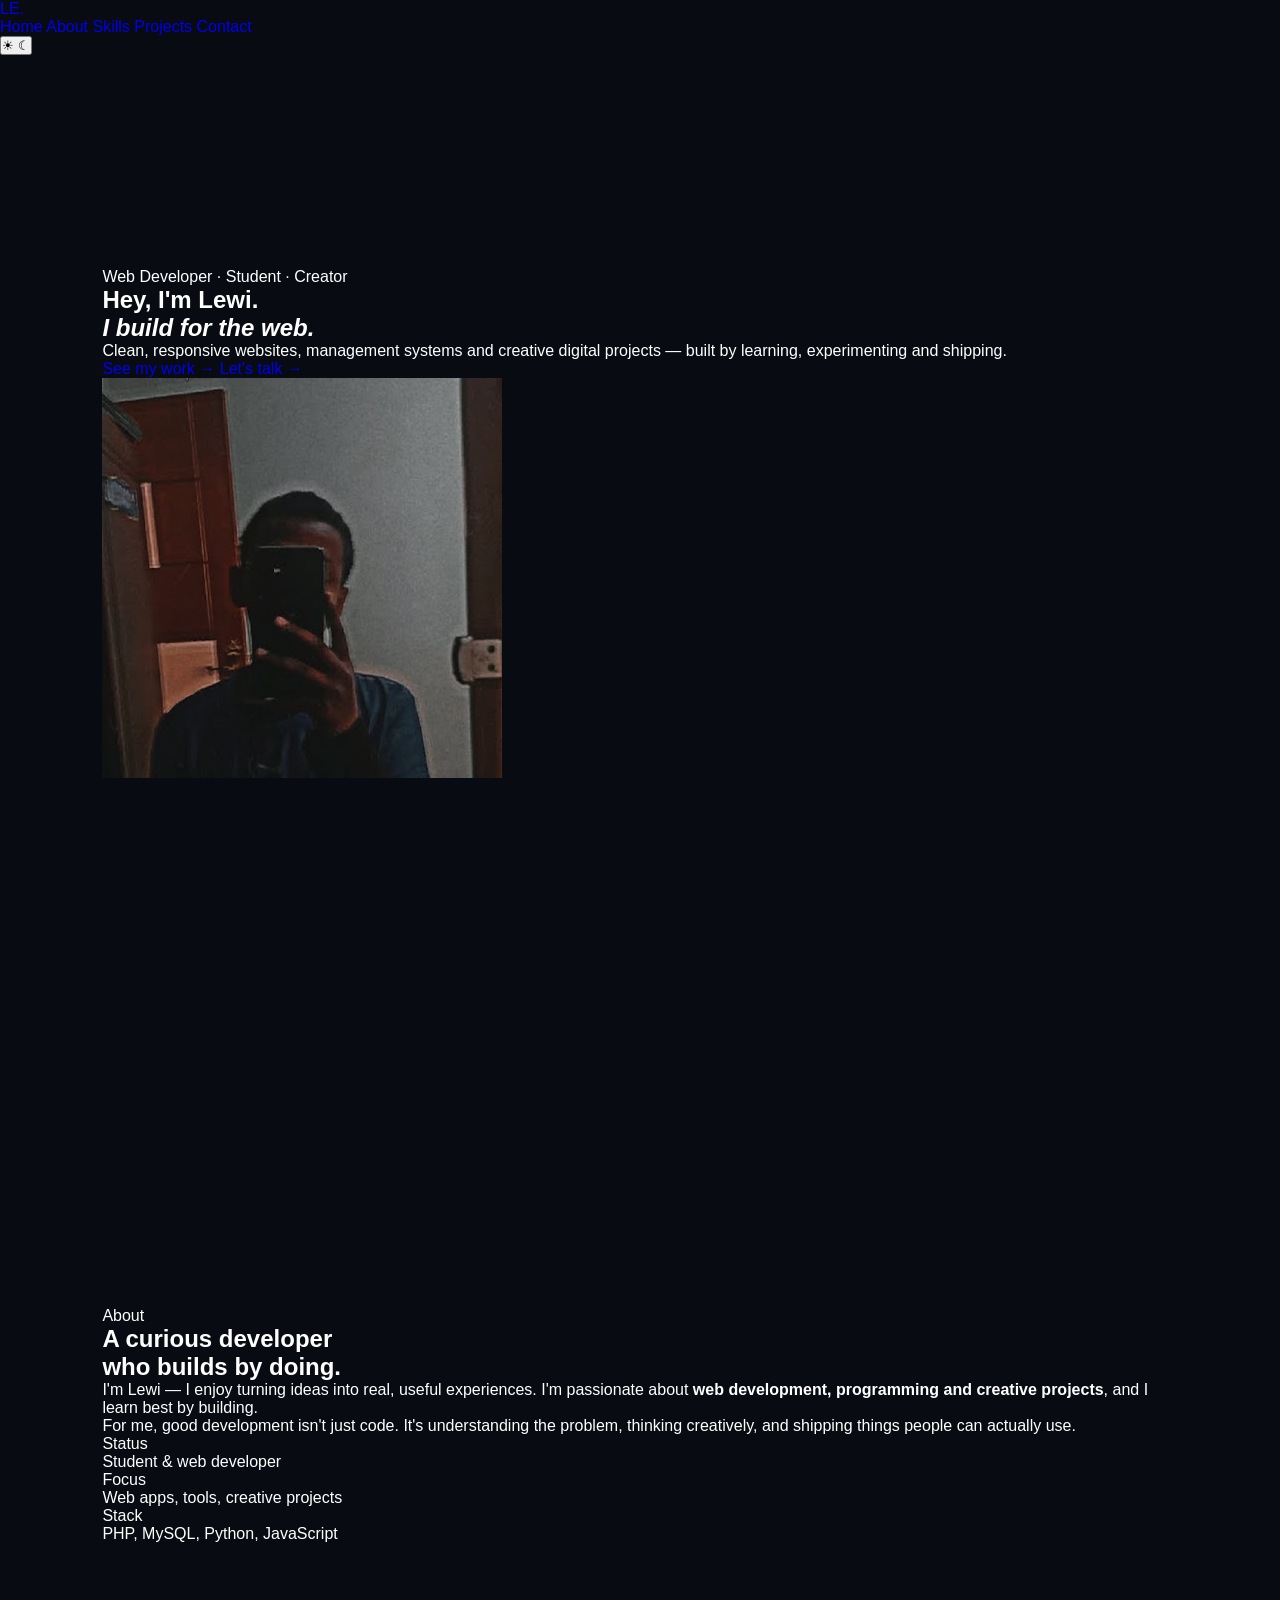
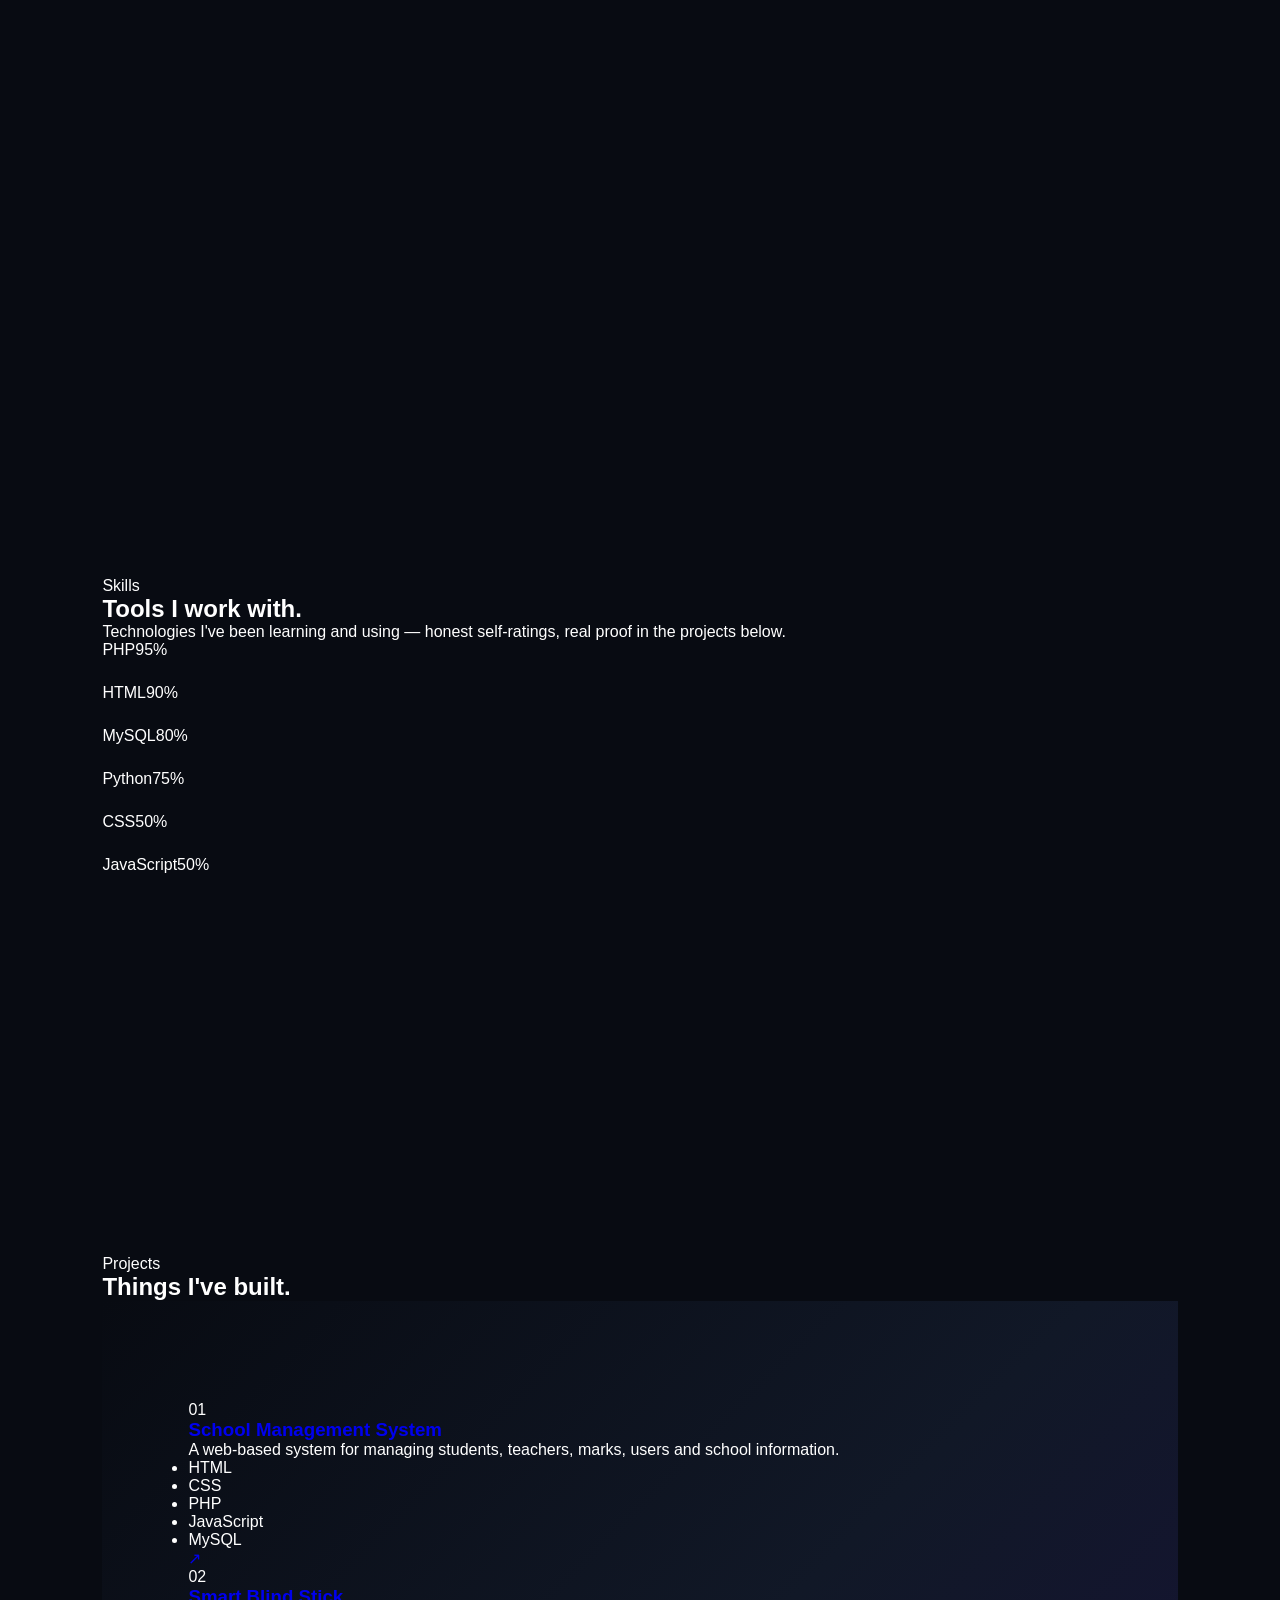
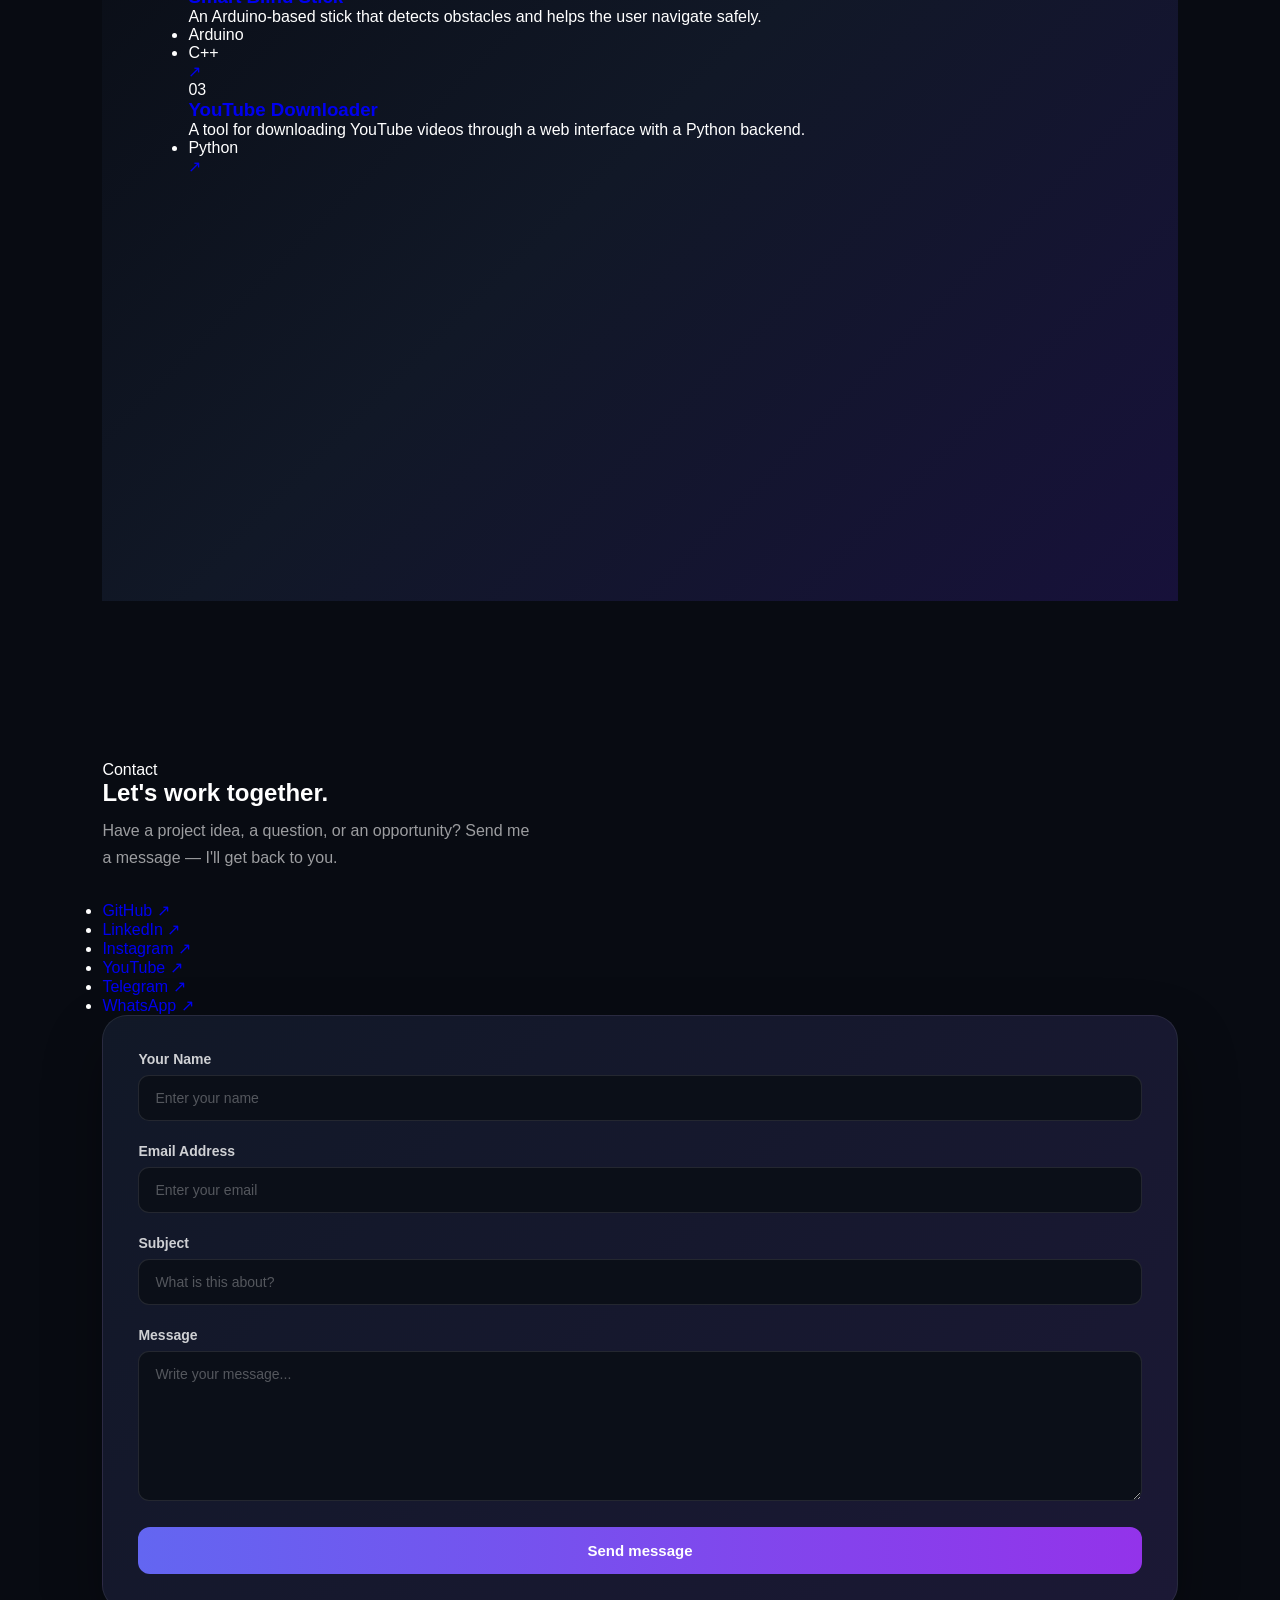
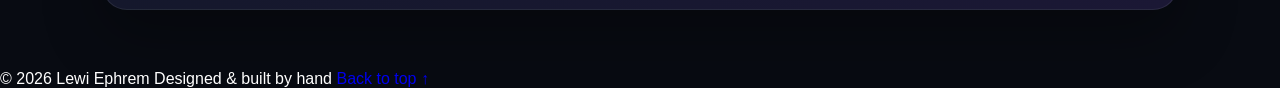
==== commit b8887de4: "Add files via upload" ====
--- a/index.html
+++ b/index.html
@@ -1,746 +1,240 @@
 <!DOCTYPE html>
-<html lang="en">
-
+<html lang="en" data-theme="light">
 <head>
-
-    <meta charset="UTF-8">
-
-    <meta
-        name="viewport"
-        content="width=device-width, initial-scale=1.0"
-    >
-
-    <title>Lewi Ephrem | Web Developer</title>
-
-    <link rel="stylesheet" href="style.css">
-
+  <meta charset="UTF-8" />
+  <meta name="viewport" content="width=device-width, initial-scale=1.0" />
+  <meta name="description" content="Lewi Ephrem — web developer and student building clean, responsive websites, management systems and creative digital projects." />
+  <title>Lewi Ephrem — Web Developer</title>
+
+  <!-- Set theme before paint so there's no flash of the wrong theme -->
+  <script>
+    (function () {
+      var saved = localStorage.getItem("theme");
+      var prefersDark = window.matchMedia("(prefers-color-scheme: dark)").matches;
+      document.documentElement.dataset.theme = saved || (prefersDark ? "dark" : "light");
+    })();
+  </script>
+
+  <link rel="preconnect" href="https://fonts.googleapis.com" />
+  <link rel="preconnect" href="https://fonts.gstatic.com" crossorigin />
+  <link href="https://fonts.googleapis.com/css2?family=Newsreader:ital,opsz,wght@0,6..72,400;0,6..72,500;1,6..72,400&family=Inter:wght@400;500;600&display=swap" rel="stylesheet" />
+  <link rel="stylesheet" href="style.css" />
 </head>
-
 <body>
 
-
-    <!-- =====================================================
-         NAVBAR
-    ====================================================== -->
-
-    <nav class="navbar">
-
-        <ul>
-
-            <li>
-                <a href="#home">Home</a>
-            </li>
-
-            <li>
-                <a href="#about">About</a>
-            </li>
-
-            <li>
-                <a href="#skill">Skills</a>
-            </li>
-
-            <li>
-                <a href="#projects">Projects</a>
-            </li>
-
-            <li>
-                <a href="#contact">Contact</a>
-            </li>
-
-        </ul>
-
+  <header class="site-header">
+    <a href="#home" class="logo">LE<span class="logo-dot">.</span></a>
+    <nav class="nav" aria-label="Primary">
+      <a href="index.html" class="active" aria-current="page">Home</a>
+      <a href="about.html">About</a>
+      <a href="skills.html">Skills</a>
+      <a href="projects.html">Projects</a>
+      <a href="contact.html">Contact</a>
     </nav>
-
-
-    <!-- =====================================================
-         HOME
-    ====================================================== -->
-
-    <section class="home" id="home">
-
-        <div class="home-content">
-
-            <span class="home-greeting">
-                👋 Hi, I'm
-            </span>
-
-            <h1>
-                Lewi Ephrem
-            </h1>
-
-            <h3>
-                Web Developer
-                <span>•</span>
-                Student
-                <span>•</span>
-                Creator
-            </h3>
-
-            <p>
-                I build clean, responsive and user-friendly websites,
-                management systems and creative digital projects.
-            </p>
-
-
-            <div class="home-buttons">
-
-                <a
-                    href="#projects"
-                    class="btn primary-btn"
-                >
-                    View My Work 🚀
-                </a>
-
-                <a
-                    href="#contact"
-                    class="btn secondary-btn">
-                    Let's Connect 🤝
-                </a>
-            </div>
+    <button id="theme-toggle" class="theme-toggle" aria-label="Toggle color theme">
+      <span class="icon-sun" aria-hidden="true">☀</span>
+      <span class="icon-moon" aria-hidden="true">☾</span>
+    </button>
+  </header>
+
+  <main>
+
+    <!-- Hero -->
+    <section class="hero" id="home">
+      <div class="hero-copy">
+        <p class="eyebrow">Web Developer · Student · Creator</p>
+        <h1>Hey, I'm Lewi.<br /><em>I build for the web.</em></h1>
+        <p class="lede">
+          Clean, responsive websites, management systems and creative digital
+          projects — built by learning, experimenting and shipping.
+        </p>
+        <div class="hero-actions">
+          <a href="#projects" class="link-arrow">See my work →</a>
+          <a href="contact.html" class="link-arrow">Let's talk →</a>
+
         </div>
-        <div class="home-image">
-            <div class="profile-glow"></div>
-            <div class="profile-circle">
-                <img src="assets/my.jpg" alt="Lewi Ephrem">
-            </div>
+      </div>
+      <div class="hero-portrait">
+        <figure class="portrait">
+          <img src="assets/my.jpg" alt="Portrait of Lewi Ephrem" />
+        </figure>
+      </div>
+    </section>
+
+    <!-- About -->
+    <section class="section" id="about">
+      <p class="eyebrow">About</p>
+      <h2>A curious developer<br />who builds by doing.</h2>
+      <div class="section-body">
+        <p>
+          I'm Lewi — I enjoy turning ideas into real, useful experiences.
+          I'm passionate about <strong>web development, programming and
+          creative projects</strong>, and I learn best by building.
+        </p>
+        <p>
+          For me, good development isn't just code. It's understanding the
+          problem, thinking creatively, and shipping things people can
+          actually use.
+        </p>
+        <dl class="facts">
+          <div><dt>Status</dt><dd>Student & web developer</dd></div>
+          <div><dt>Focus</dt><dd>Web apps, tools, creative projects</dd></div>
+          <div><dt>Stack</dt><dd>PHP, MySQL, Python, JavaScript</dd></div>
+        </dl>
+      </div>
+    </section>
+
+    <!-- Skills -->
+    <section class="section" id="skills">
+      <p class="eyebrow">Skills</p>
+      <h2>Tools I work with.</h2>
+      <div class="section-body">
+        <p class="lede">Technologies I've been learning and using — honest self-ratings, real proof in the projects below.</p>
+
+        <div class="skills-list" id="skills-list">
+          <div class="skill">
+            <div class="skill-top"><span>PHP</span><span class="skill-pct">95%</span></div>
+            <div class="bar"><span class="fill" style="--w: 95%"></span></div>
+          </div>
+          <div class="skill">
+            <div class="skill-top"><span>HTML</span><span class="skill-pct">90%</span></div>
+            <div class="bar"><span class="fill" style="--w: 90%"></span></div>
+          </div>
+          <div class="skill">
+            <div class="skill-top"><span>MySQL</span><span class="skill-pct">80%</span></div>
+            <div class="bar"><span class="fill" style="--w: 80%"></span></div>
+          </div>
+          <div class="skill">
+            <div class="skill-top"><span>Python</span><span class="skill-pct">75%</span></div>
+            <div class="bar"><span class="fill" style="--w: 75%"></span></div>
+          </div>
+          <div class="skill">
+            <div class="skill-top"><span>CSS</span><span class="skill-pct">50%</span></div>
+            <div class="bar"><span class="fill" style="--w: 50%"></span></div>
+          </div>
+          <div class="skill">
+            <div class="skill-top"><span>JavaScript</span><span class="skill-pct">50%</span></div>
+            <div class="bar"><span class="fill" style="--w: 50%"></span></div>
+          </div>
         </div>
-    </section>
-
-
-    <!-- =====================================================
-         ABOUT
-    ====================================================== -->
-
-    <section
-        class="abouts"
-        id="about"
-    >
-
-        <div class="about">
-
-
-            <div class="about-content">
-
-                <h2>
-                    👋 About Me
-                </h2>
-
-                <p>
-                    Hi, I’m <strong>Lewi</strong> — a curious developer
-                    who enjoys turning ideas into real, useful
-                    experiences. 💡
-                </p>
-
-                <p>
-                    I’m passionate about
-                    <strong>
-                        web development, programming,
-                        and creative projects
-                    </strong>
-                    💻. I enjoy learning by building,
-                    experimenting with new technologies,
-                    solving problems, and continuously
-                    improving my skills. 🚀
-                </p>
-
-                <p>
-                    I believe good development isn’t just about
-                    writing code — it’s about
-                    <strong> understanding problems, thinking creatively,and building things people can actually use.</strong>
-                    🧠✨
-                </p>
-                <a href="about.html" class="btn primary-btn" >
-                    Wanna Know More →
-                </a>
-            </div>
-            <div class="about-image">
-                <div class="about-image-glow"></div>
-                <img src="assets/my.jpg" alt="Lewi Ephrem">
-
-            </div>
-
+      </div>
+    </section>
+
+    <!-- Projects -->
+    <section class="section" id="projects">
+      <p class="eyebrow">Projects</p>
+      <h2>Things I've built.</h2>
+
+      <div class="projects">
+        <article class="project">
+          <span class="project-index">01</span>
+          <div class="project-main">
+            <h3><a href="projects.html">School Management System</a></h3>
+            <p>A web-based system for managing students, teachers, marks, users and school information.</p>
+            <ul class="tags">
+              <li>HTML</li><li>CSS</li><li>PHP</li><li>JavaScript</li><li>MySQL</li>
+            </ul>
+          </div>
+          <a class="project-link" href="projectSMS.html" aria-label="School Management System">↗</a>
+        </article>
+
+        <article class="project">
+          <span class="project-index">02</span>
+          <div class="project-main">
+            <h3><a href="projects.html">Smart Blind Stick</a></h3>
+            <p>An Arduino-based stick that detects obstacles and helps the user navigate safely.</p>
+            <ul class="tags">
+              <li>Arduino</li><li>C++</li>
+            </ul>
+          </div>
+          <a class="project-link" href="projects.html" aria-label="Smart Blind Stick">↗</a>
+        </article>
+
+        <article class="project">
+          <span class="project-index">03</span>
+          <div class="project-main">
+            <h3><a href="projects.html">YouTube Downloader</a></h3>
+            <p>A tool for downloading YouTube videos through a web interface with a Python backend.</p>
+            <ul class="tags">
+              <li>Python</li>
+            </ul>
+          </div>
+          <a class="project-link" href="projects.html" aria-label="YouTube Downloader">↗</a>
+        </article>
+      </div>
+    </section>
+
+    <!-- Contact -->
+    <section class="section" id="contact">
+      <p class="eyebrow">Contact</p>
+      <h2>Let's work together.</h2>
+
+      <div class="contact-grid">
+        <div class="contact-info">
+          <p class="lede">
+            Have a project idea, a question, or an opportunity?
+            Send me a message — I'll get back to you.
+          </p>
+          <ul class="socials">
+            <li><a href="https://github.com/thelewi" target="_blank" rel="noopener noreferrer">GitHub ↗</a></li>
+            <li><a href="https://www.linkedin.com/in/itzthelewi/" target="_blank" rel="noopener noreferrer">LinkedIn ↗</a></li>
+            <li><a href="https://www.instagram.com/itz.thelewi/" target="_blank" rel="noopener noreferrer">Instagram ↗</a></li>
+            <li><a href="https://www.youtube.com/@LewiEphrem" target="_blank" rel="noopener noreferrer">YouTube ↗</a></li>
+            <li><a href="https://t.me/lewiep" target="_blank" rel="noopener noreferrer">Telegram ↗</a></li>
+            <li><a href="https://wa.me/+251994367526" target="_blank" rel="noopener noreferrer">WhatsApp ↗</a></li>
+          </ul>
         </div>
 
-    </section>
-
-
-    <!-- =====================================================
-         SKILLS
-    ====================================================== -->
-
-    <section class="skills-section" id="skill">
-
-    <div class="skills-content">
-
-        <div class="skills-title">
-            <h2>💻 My Skills</h2>
-            <p>Technologies and tools I have been learning and working with.</p>
-        </div>
-
-
-        <div class="skills-list">
-
-            <!-- HTML -->
-            <div class="skill-item">
-
-                <div class="skill-info">
-                    <span>HTML</span>
-                    <span>90%</span>
-                </div>
-
-                <div class="skill-bar">
-                    <div
-                        class="skill-progress"
-                        style="--width: 90%;"
-                    ></div>
-                </div>
-
-            </div>
-
-
-            <!-- CSS -->
-            <div class="skill-item">
-
-                <div class="skill-info">
-                    <span>CSS</span>
-                    <span>50%</span>
-                </div>
-
-                <div class="skill-bar">
-                    <div
-                        class="skill-progress"
-                        style="--width: 50%;"
-                    ></div>
-                </div>
-
-            </div>
-
-
-            <!-- JavaScript -->
-            <div class="skill-item">
-
-                <div class="skill-info">
-                    <span>JavaScript</span>
-                    <span>50%</span>
-                </div>
-
-                <div class="skill-bar">
-                    <div
-                        class="skill-progress"
-                        style="--width: 50%;"
-                    ></div>
-                </div>
-
-            </div>
-
-
-            <!-- Python -->
-            <div class="skill-item">
-
-                <div class="skill-info">
-                    <span>Python</span>
-                    <span>75%</span>
-                </div>
-
-                <div class="skill-bar">
-                    <div
-                        class="skill-progress"
-                        style="--width: 75%;"
-                    ></div>
-                </div>
-
-            </div>
-
-
-            <!-- MySQL -->
-            <div class="skill-item">
-
-                <div class="skill-info">
-                    <span>MySQL</span>
-                    <span>80%</span>
-                </div>
-
-                <div class="skill-bar">
-                    <div
-                        class="skill-progress"
-                        style="--width: 80%;"
-                    ></div>
-                </div>
-
-            </div>
-
-
-            <!-- PHP -->
-            <div class="skill-item">
-
-                <div class="skill-info">
-                    <span>PHP</span>
-                    <span>95%</span>
-                </div>
-
-                <div class="skill-bar">
-                    <div
-                        class="skill-progress"
-                        style="--width: 95%;"
-                    ></div>
-                </div>
-
-            </div>
-
-        </div>
-
-
-        <a href="skills.html" class="skills-more-btn">
-            View All Skills →
-        </a>
-
-    </div>
-
-</section>
-
-
-    <!-- =====================================================
-         PROJECTS
-    ====================================================== -->
-
-    <section
-        class="projects"
-        id="projects"
-    >
-
-
-        <div class="projects-title">
-
-            <h2>
-                🚀 My Projects
-            </h2>
-
-            <p>
-                A few things I've built while learning
-                and experimenting.
-            </p>
-
-        </div>
-
-
-        <div class="projects-container">
-
-
-            <!-- PROJECT 1 -->
-
-            <div class="card-container">
-
-                <div class="card">
-
-
-                    <div
-                        class="card-face front"
-                        style="
-                            background-image:
-                            url('projects/school-system.jpg');
-                        "
-                    >
-
-                        <div class="front-content">
-
-                            <h2>
-                                🏫 School Management System
-                            </h2>
-
-                            <p>
-                                A complete school management system.
-                            </p>
-
-                        </div>
-
-                    </div>
-
-
-                    <div class="card-face back">
-
-                        <h2>
-                            School Management System
-                        </h2>
-
-                        <p>
-                            A web-based system for managing
-                            students, teachers, marks, users
-                            and school information.
-                        </p>
-
-
-                        <div class="project-tech">
-
-                            <span>HTML</span>
-                            <span>CSS</span>
-                            <span>PHP</span>
-                            <span>JavaScript</span>
-                            <span>MySQL</span>
-
-                        </div>
-
-
-                        <a
-                            href="#"
-                            class="project-btn"
-                        >
-                            View Project →
-                        </a>
-
-                    </div>
-
-                </div>
-
-            </div>
-
-
-            <!-- PROJECT 2 -->
-
-            <div class="card-container">
-
-                <div class="card">
-
-
-                    <div
-                        class="card-face front"
-                        style="
-                            background-image:
-                            url('projects/blind-stick.jpg');
-                        "
-                    >
-
-                        <div class="front-content">
-
-                            <h2>
-                                🦯 Smart Blind Stick
-                            </h2>
-
-                            <p>
-                                An Arduino-based project.
-                            </p>
-
-                        </div>
-
-                    </div>
-
-
-                    <div class="card-face back">
-
-                        <h2>
-                            Smart Blind Stick
-                        </h2>
-
-                        <p>
-                            A smart stick project designed
-                            to detect obstacles using Arduino.
-                        </p>
-
-
-                        <div class="project-tech">
-
-                            <span>Arduino</span>
-                            <span>C++</span>
-
-                        </div>
-
-
-                        <a
-                            href="#"
-                            class="project-btn"
-                        >
-                            View Project →
-                        </a>
-
-                    </div>
-
-                </div>
-
-            </div>
-
-
-            <!-- PROJECT 3 -->
-
-            <div class="card-container">
-
-                <div class="card">
-
-
-                    <div
-                        class="card-face front"
-                        style="
-                            background-image:
-                            url('projects/youtube-downloader.jpg');
-                        "
-                    >
-
-                        <div class="front-content">
-
-                            <h2>
-                                ▶️ YouTube Downloader
-                            </h2>
-
-                            <p>
-                                A video downloading project.
-                            </p>
-
-                        </div>
-
-                    </div>
-
-
-                    <div class="card-face back">
-
-                        <h2>
-                            YouTube Downloader
-                        </h2>
-
-                        <p>
-                            A project for downloading
-                            YouTube videos using a web
-                            interface and Python backend.
-                        </p>
-
-
-                        <div class="project-tech">
-
-                            <span>HTML</span>
-                            <span>CSS</span>
-                            <span>JavaScript</span>
-                            <span>Python</span>
-
-                        </div>
-
-
-                        <a
-                            href="#"
-                            class="project-btn"
-                        >
-                            View Project →
-                        </a>
-
-                    </div>
-
-                </div>
-
-            </div>
-
-
-        </div>
-
-
-        <!-- =================================================
-             VIEW ALL PROJECTS
-        ================================================== -->
-
-        <div class="all-projects">
-
-            <a
-                href="projects.html"
-                class="all-projects-btn"
-            >
-                View All Projects 🚀
-            </a>
-
-        </div>
-
-
-    </section>
-
-
-    <!-- =====================================================
-         CONTACT
-    ====================================================== -->
-
-    <section class="contact" id="contact">
-
-    <div class="contact-container">
-
-        <!-- =========================
-             CONTACT TITLE
-        ========================== -->
-
-        <div class="contact-title">
-
-            <span>📬 Get In Touch</span>
-=
-            <h2>
-                Let's Work
-                <strong>Together.</strong>
-            </h2>
-
-            <p>
-                Have a project idea, question, or opportunity?Send me a message and I'll get back to you.
-            </p>
-        </div>
-        <!-- =========================
-             CONTACT CONTENT
-        ========================== -->
-        <div class="contact-content">
-            <!-- =========================
-                 LEFT SIDE
-            ========================== -->
-            <div class="contact-info">
-                <h3>Let's Connect 🤝</h3>
-                <p>
-                    I'm always interested in new projects, creative ideas,and opportunities to learn and build something useful.
-                </p>
-                <!-- =========================
-                     SOCIAL MEDIA
-                ========================== -->
-            <div class="social-links">
-
-                <!-- GITHUB -->
-                <a href="https://github.com/thelewi" target="_blank" rel="noopener noreferrer" class="social-btn" aria-label="GitHub">
-                    <img src="assets/github.svg" alt="GitHub">
-                    <span>GitHub</span>
-                </a>
-                <!-- INSTAGRAM -->
-                <a href="https://www.instagram.com/itz.thelewi/" target="_blank" rel="noopener noreferrer"  class="social-btn" aria-label="Instagram">
-                    <img src="assets/instagram.svg" alt="Instagram">
-                    <span>Instagram</span>
-                </a>
-                <!-- LINKEDIN -->
-                <a href="https://www.linkedin.com/in/itzthelewi/" target="_blank" rel="noopener noreferrer" class="social-btn" aria-label="LinkedIn">
-                    <img src="assets/linkedin-dark.svg" alt="LinkedIn">
-                    <span>LinkedIn</span>
-                </a>
-                <!-- YOUTUBE -->
-                <a href="https://www.youtube.com/@LewiEphrem" target="_blank" rel="noopener noreferrer" class="social-btn" aria-label="YouTube">
-                    <img src="assets/youtube.svg" alt="YouTube">
-                    <span>YouTube</span>
-                </a>
-                <!-- TELEGRAM -->
-                <a href="https://t.me/lewiep" target="_blank" rel="noopener noreferrer" class="social-btn" aria-label="Telegram">
-                    <img src="assets/telegram.svg" alt="Telegram">
-                    <span>Telegram</span>
-                </a>
-                <!-- WHATSAPP -->
-                <a href="https://wa.me/994367526" target="_blank" rel="noopener noreferrer" class="social-btn" aria-label="WhatsApp" >
-                    <img src="assets/whatsapp.svg" alt="WhatsApp">
-                    <span>WhatsApp</span>
-                </a>
-            </div>
-            </div>
-            <!-- =========================
-                 CONTACT FORM
-            ========================== -->
-
-            <form class="contact-form" action="https://formspree.io/f/mbgraepy" method="POST">
-
-                <div class="form-group">
-                    <label for="name">Your Name</label>
-                    <input type="text" id="name" name="name" placeholder="Enter your name" required>
-                </div>
-
-                <div class="form-group">
-                    <label for="email">Email Address</label>
-                    <input type="email" id="email" name="email" placeholder="Enter your email" required>
-                </div>
-
-                <div class="form-group">
-                    <label for="subject">Subject</label>
-                    <input type="text" id="subject" name="subject" placeholder="What is this about?" required>
-                </div>
-
-                <div class="form-group">
-                    <label for="message">Message</label>
-                    <textarea id="message" name="message" placeholder="Write your message..."required>
-                    </textarea>
-                </div>
-
-                <button type="submit" class="send-btn">
-                    Send Message →
-                </button>
-
+        <form class="contact-form" action="https://formspree.io/f/mbgraepy" method="POST">
+          <div class="form-group">
+            <label for="name">Your Name</label>
+            <input type="text" id="name" name="name" placeholder="Enter your name" required />
+          </div>
+          <div class="form-group">
+            <label for="email">Email Address</label>
+            <input type="email" id="email" name="email" placeholder="Enter your email" required />
+          </div>
+          <div class="form-group">
+            <label for="subject">Subject</label>
+            <input type="text" id="subject" name="subject" placeholder="What is this about?" required />
+          </div>
+          <div class="form-group">
+            <label for="message">Message</label>
+            <textarea id="message" name="message" placeholder="Write your message..." required></textarea>
+          </div>
+          <button type="submit" class="send-btn">Send message</button>
         </form>
-        </div>
-
-    </div>
-
-</section>
-
-
-    <!-- =====================================================
-         SKILL ANIMATION
-    ====================================================== -->
-
-    <script>
-        const skillSection =document.querySelector("#skill");
-        const observer =
-            new IntersectionObserver(
-                (entries) => {
-                    entries.forEach(entry => {
-                        if (entry.isIntersecting) {
-                            skillSection.classList.add(
-                                "animate"
-                            );
-                        } else {
-                            skillSection.classList.remove(
-                                "animate"
-                            );
-                        }
-                    });
-                },
-                {
-                    threshold: 0.3
-                }
-            );
-        observer.observe(skillSection);
-        const cards = document.querySelectorAll(".card-container");
-        cards.forEach(container => {
-            container.addEventListener("click", function () {
-                this.classList.toggle("flipped");
-            });
-        });
-    </script>
-
-
-<footer class="footer">
-    <div class="footer-content">
-        <h2>Let's Connect 🤝</h2>
-        <p>Follow me and stay connected.</p>
-
-        <div class="footer-social">
-
-            <a href="https://github.com/thelewi" target="_blank" rel="noopener noreferrer" class="footer-social-btn">
-                <img src="assets/github.svg" alt="GitHub">
-                <span>GitHub</span>
-            </a>
-
-            <a href="https://www.instagram.com/itz.thelewi/" target="_blank" rel="noopener noreferrer" class="footer-social-btn">
-                <img src="assets/instagram.svg" alt="Instagram">
-                <span>Instagram</span>
-            </a>
-
-            <a href="https://www.linkedin.com/in/YOUR_USERNAME/" target="_blank" rel="noopener noreferrer" class="footer-social-btn">
-                <img src="assets/linkedin-dark.svg" alt="LinkedIn">
-                <span>LinkedIn</span>
-            </a>
-
-            <a href="https://www.youtube.com/@LewiEphrem" target="_blank" rel="noopener noreferrer" class="footer-social-btn">
-                <img src="assets/youtube.svg" alt="YouTube">
-                <span>YouTube</span>
-            </a>
-
-            <a href="https://t.me/YOUR_USERNAME" target="_blank" rel="noopener noreferrer" class="footer-social-btn">
-                <img src="assets/telegram.svg" alt="Telegram">
-                <span>Telegram</span>
-            </a>
-
-            <a href="https://wa.me/YOUR_NUMBER" target="_blank" rel="noopener noreferrer" class="footer-social-btn">
-                <img src="assets/whatsapp.svg" alt="WhatsApp">
-                <span>WhatsApp</span>
-            </a>
-
-        </div>
-
-        <div class="footer-bottom">
-            <p>© 2026 Lewi Ephrem. All rights reserved.</p>
-            <a href="#home">Back to top ↑</a>
-        </div>
-    </div>
-</footer>
+      </div>
+    </section>
+
+  </main>
+
+  <footer class="site-footer">
+    <span>© <span id="year"></span> Lewi Ephrem</span>
+    <span class="footer-note">Designed & built by hand</span>
+    <a href="#home">Back to top ↑</a>
+  </footer>
+
+  <script>
+    // Theme toggle
+    const root = document.documentElement;
+    document.getElementById("theme-toggle").addEventListener("click", () => {
+      const next = root.dataset.theme === "dark" ? "light" : "dark";
+      root.dataset.theme = next;
+      localStorage.setItem("theme", next);
+    });
+
+    // Animate skill bars when the list scrolls into view
+    const skillsList = document.getElementById("skills-list");
+    const io = new IntersectionObserver((entries) => {
+      entries.forEach((entry) =>
+        entry.target.classList.toggle("animate", entry.isIntersecting)
+      );
+    }, { threshold: 0.3 });
+    io.observe(skillsList);
+
+    // Footer year
+    document.getElementById("year").textContent = new Date().getFullYear();
+  </script>
 </body>
-
 </html>
-
